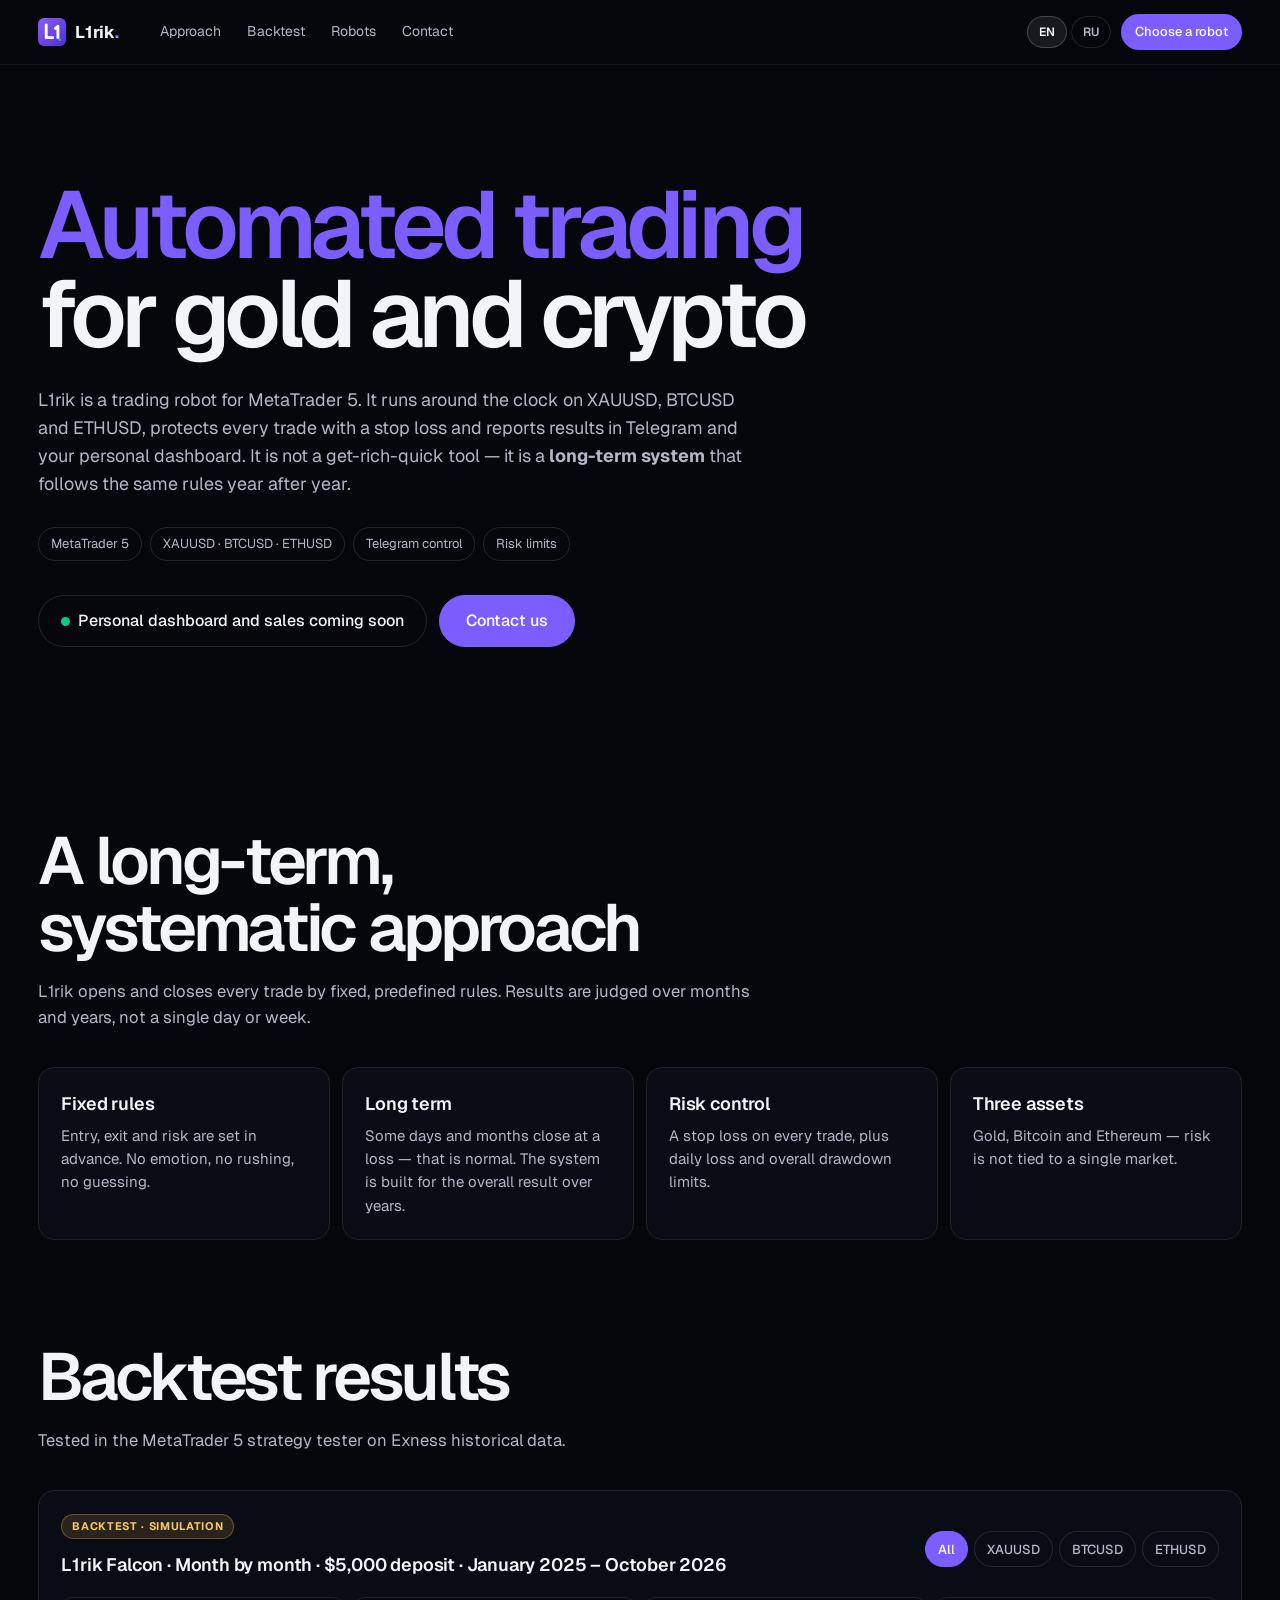
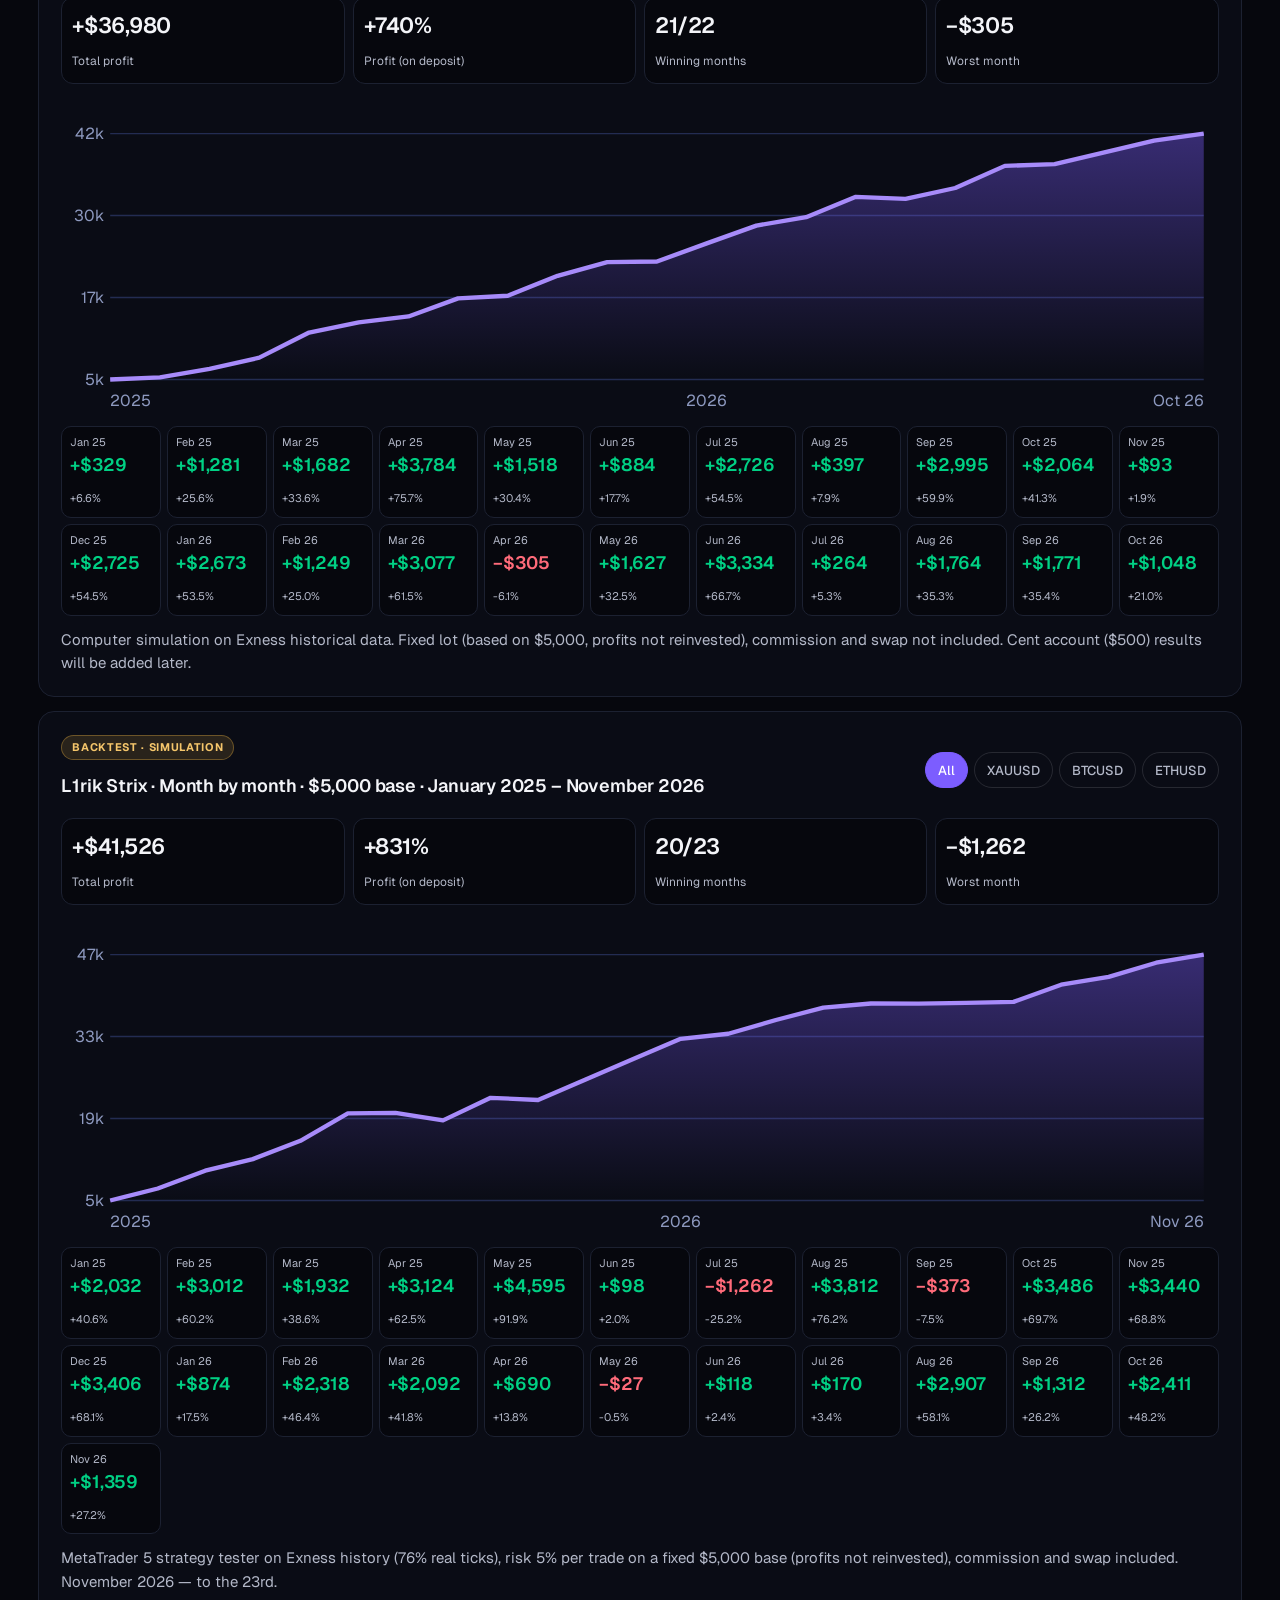
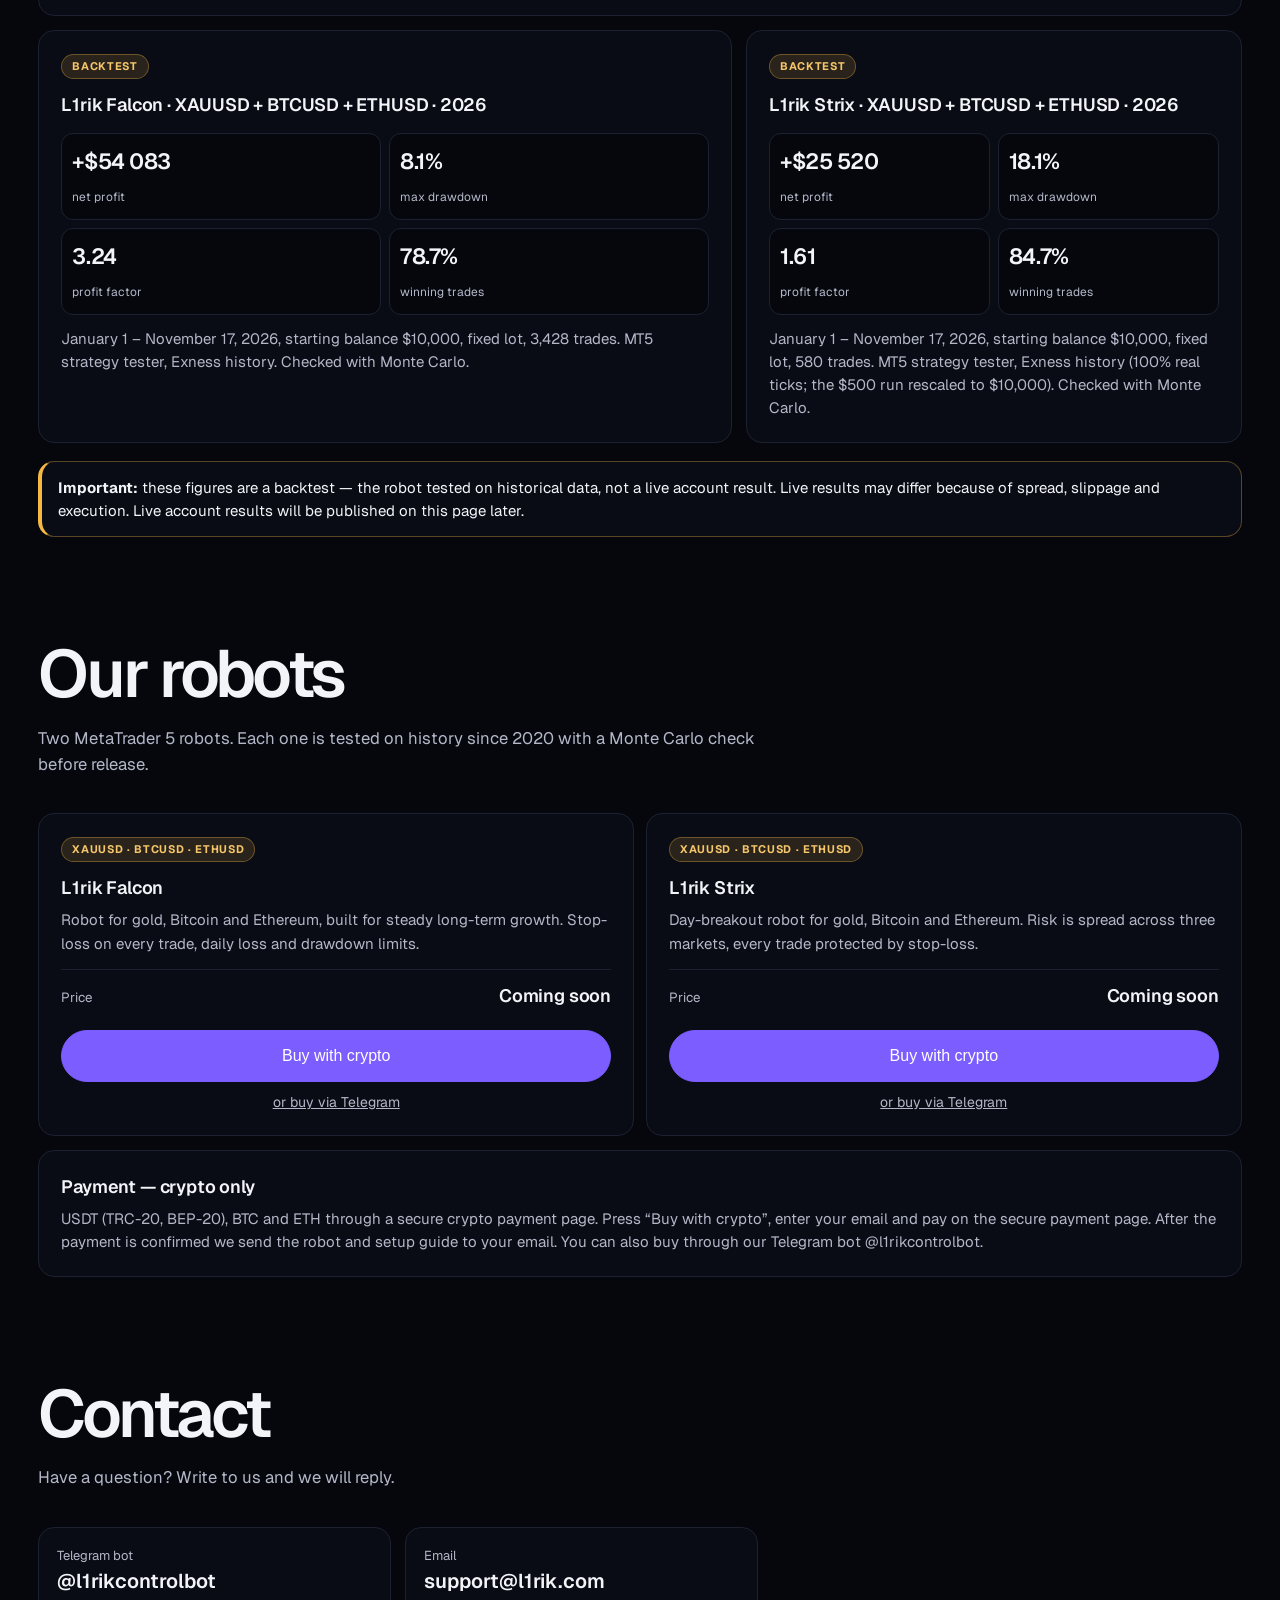
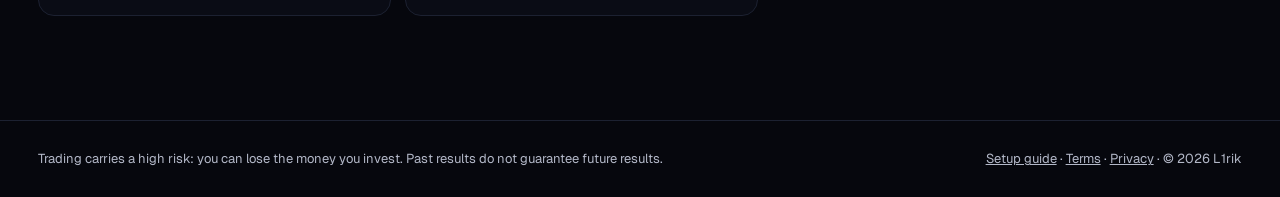
==== index.html @ aa7154e0 "Checkout: required terms/privacy/risk checkbox, send accept:true (worker v29 requires it) Co-Authore" ====
<!DOCTYPE html>
<html lang="en">
<head>
<meta charset="utf-8">
<meta name="viewport" content="width=device-width,initial-scale=1">
<title>L1rik</title>
<meta name="description" content="L1rik — Automated trading robots for MetaTrader 5: gold and crypto.">
<meta name="theme-color" content="#070b1a">
<link rel="icon" href="/logo.svg" type="image/svg+xml">
<link rel="icon" href="/icon-192.png" sizes="192x192" type="image/png">
<link rel="apple-touch-icon" href="/apple-touch-icon.png">
<link rel="manifest" href="/manifest.webmanifest">
<meta name="apple-mobile-web-app-title" content="L1rik">
<link rel="preconnect" href="https://fonts.googleapis.com"><link rel="preconnect" href="https://fonts.gstatic.com" crossorigin><link href="https://fonts.googleapis.com/css2?family=Geist:wght@400;500;600;700&display=swap" rel="stylesheet">
<style>
/* VOICE: calm, confident, small. IDEA: a trading terminal at night. COLOUR: deep navy, violet accent, green/red ticks. TYPE: system sans. */
:root{--bg:#070b1a;--card:#0e1530;--line:#232c52;--ink:#eef2ff;--mut:#8e9ac0;--acc:#7c5cff;--acc2:#a78bfa;--grn:#26d086}
*{box-sizing:border-box;margin:0}
body{background:radial-gradient(1200px 600px at 80% -10%,#2a1f6b55,transparent),var(--bg);color:var(--ink);
 font:16px/1.6 -apple-system,BlinkMacSystemFont,"Segoe UI",Roboto,Arial,sans-serif;min-height:100vh;display:flex;flex-direction:column}
.wrap{width:min(1100px,100%);margin:0 auto;padding:22px max(4vw,16px)}
header{display:flex;align-items:center;justify-content:space-between;gap:12px}
.logo{display:flex;align-items:center;gap:10px;font-weight:800;font-size:24px;letter-spacing:.2px;color:var(--ink);text-decoration:none}.logo span{color:var(--acc2)}.logo svg{width:36px;height:36px;flex:none}
#splash{position:fixed;inset:0;z-index:99;display:flex;flex-direction:column;align-items:center;justify-content:center;gap:16px;
 background:radial-gradient(600px 400px at 50% 40%,#2a1f6b88,transparent),var(--bg);animation:sOut .45s ease 1.25s forwards}
#splash svg{width:min(28vw,120px);height:auto;filter:drop-shadow(0 18px 50px #7c5cff66);animation:sIn .7s cubic-bezier(.2,.8,.2,1.2) both}
#splash b{font-size:clamp(26px,6vw,36px);letter-spacing:.5px;opacity:0;animation:sTx .5s ease .35s forwards}#splash b span{color:var(--acc2)}
@keyframes sIn{from{transform:scale(.6) rotate(-8deg);opacity:0}to{transform:none;opacity:1}}
@keyframes sTx{from{opacity:0;transform:translateY(8px)}to{opacity:1;transform:none}}
@keyframes sOut{to{opacity:0;visibility:hidden}}
@media (prefers-reduced-motion:reduce){#splash{animation:sOut .2s ease .4s forwards}#splash svg,#splash b{animation:none;opacity:1}}
.lang{display:flex;gap:6px}.lang button{background:transparent;border:1px solid var(--line);color:var(--mut);border-radius:9px;
 padding:7px 11px;font:600 13px inherit;cursor:pointer;min-width:44px;min-height:36px}.lang button.on{background:var(--acc);border-color:var(--acc);color:#fff}
main{flex:1;display:grid;grid-template-columns:minmax(0,1.1fr) minmax(0,1fr);gap:40px;align-items:center;padding-block:clamp(30px,7vw,90px)}
h1{font-size:clamp(34px,5vw,54px);line-height:1.05;text-wrap:balance}h1 em{font-style:normal;color:var(--acc2)}
.lead{color:var(--mut);font-size:18px;margin:18px 0 26px;max-width:34em}
.pills{display:flex;flex-wrap:wrap;gap:8px}.pill{border:1px solid var(--line);background:#0e153099;border-radius:999px;padding:7px 14px;font-size:14px}
.soon{display:inline-flex;align-items:center;gap:8px;margin-top:28px;background:linear-gradient(90deg,#5b3fe0,#8b5cf6);
 border-radius:12px;padding:12px 18px;font-weight:700}.soon i{width:9px;height:9px;border-radius:50%;background:var(--grn);box-shadow:0 0 0 0 #26d08680;animation:p 2s infinite}
@keyframes p{70%{box-shadow:0 0 0 10px #26d08600}100%{box-shadow:0 0 0 0 #26d08600}}
@media (prefers-reduced-motion:reduce){.soon i{animation:none}}
.panel{background:var(--card);border:1px solid var(--line);border-radius:18px;padding:18px;box-shadow:0 30px 80px #0008}
.panel .t{display:flex;justify-content:space-between;color:var(--mut);font-size:13px;margin-bottom:10px}
svg{width:100%;height:auto;display:block}
.rows{display:grid;grid-template-columns:repeat(3,minmax(0,1fr));gap:8px;margin-top:12px}
.rows div{background:#0a1029;border:1px solid var(--line);border-radius:12px;padding:10px}.rows b{display:block;font-size:15px}.rows small{color:var(--mut);font-size:12px}
footer{border-top:1px solid var(--line);color:var(--mut);font-size:13px}
footer .wrap{display:flex;flex-wrap:wrap;justify-content:space-between;gap:8px}
.btns{display:flex;flex-wrap:wrap;gap:10px;margin-top:28px;align-items:center}.btns .soon{margin-top:0}
.cta{display:inline-flex;align-items:center;gap:8px;border:1px solid var(--acc2);color:var(--ink);text-decoration:none;border-radius:12px;padding:11px 18px;font-weight:700}
.cta:hover{background:#7c5cff22}
.sec{padding-block:clamp(36px,6vw,70px);border-top:1px solid var(--line)}
.sec h2{font-size:clamp(26px,3.4vw,36px);line-height:1.15;margin-bottom:10px;text-wrap:balance}
.sec .sub{color:var(--mut);max-width:44em;margin-bottom:26px}
.cards{display:grid;grid-template-columns:repeat(4,minmax(0,1fr));gap:14px}
.card{background:var(--card);border:1px solid var(--line);border-radius:16px;padding:18px}
.card b{display:block;font-size:17px;margin-bottom:6px}.card p{color:var(--mut);font-size:15px}
.bt{display:grid;grid-template-columns:minmax(0,1.4fr) minmax(0,1fr);gap:14px}
.tag{display:inline-block;background:#f5b94222;color:#f5c66b;border:1px solid #f5b94255;border-radius:8px;padding:3px 10px;font-size:13px;font-weight:700;margin-bottom:12px}
.bars{display:flex;align-items:flex-end;gap:10px;height:190px;margin:8px 0 6px;border-bottom:1px solid var(--line)}
.bars div{flex:1;display:flex;flex-direction:column;justify-content:flex-end;align-items:center;height:100%}
.bars i{display:block;width:100%;max-width:46px;background:linear-gradient(180deg,var(--acc2),var(--acc));border-radius:6px 6px 0 0}
.bars em{font-style:normal;font-size:12px;color:var(--ink);margin-bottom:4px;white-space:nowrap}
.yrs{display:flex;gap:10px}.yrs span{flex:1;text-align:center;font-size:12px;color:var(--mut)}
.stats{display:grid;grid-template-columns:repeat(2,minmax(0,1fr));gap:8px;margin-top:14px}
.stats div{background:#0a1029;border:1px solid var(--line);border-radius:12px;padding:10px}.stats b{display:block;font-size:18px}.stats small{color:var(--mut);font-size:12px}
.note{color:var(--mut);font-size:13px;margin-top:12px}
.warn{margin-top:18px;background:#0e1530;border:1px solid #f5b94255;border-left:4px solid #f5b942;border-radius:12px;padding:14px 16px;font-size:15px}
.contact{display:grid;grid-template-columns:repeat(2,minmax(0,1fr));gap:14px;max-width:720px}
.contact a{display:block;background:var(--card);border:1px solid var(--line);border-radius:16px;padding:18px;color:var(--ink);text-decoration:none}
.contact a:hover{border-color:var(--acc2)}.contact small{display:block;color:var(--mut);font-size:13px}.contact b{font-size:18px}
.mo{margin-bottom:14px}.mo .hd{display:flex;flex-wrap:wrap;justify-content:space-between;align-items:center;gap:10px;margin-bottom:6px}
.tabs{display:flex;flex-wrap:wrap;gap:6px}.tabs button{background:transparent;border:1px solid var(--line);color:var(--mut);border-radius:9px;padding:7px 12px;font:600 13px inherit;cursor:pointer;min-height:36px}
.tabs button.on{background:var(--acc);border-color:var(--acc);color:#fff}
.mstats{display:grid;grid-template-columns:repeat(4,minmax(0,1fr));gap:8px;margin:12px 0}
.mstats div{background:#0a1029;border:1px solid var(--line);border-radius:12px;padding:10px}.mstats b{display:block;font-size:18px}.mstats small{color:var(--mut);font-size:12px}
.mgrid{display:grid;grid-template-columns:repeat(auto-fill,minmax(92px,1fr));gap:6px;margin-top:12px}
.mgrid div{border-radius:10px;padding:7px 8px;border:1px solid var(--line);background:#0a1029}.mgrid small{display:block;color:var(--mut);font-size:11px}
.mgrid b{font-size:14px}.mgrid .p b{color:var(--grn)}.mgrid .n b{color:#ff6b7a}.mgrid i{font-style:normal;font-size:11px;color:var(--mut)}
@media(max-width:600px){.mstats{grid-template-columns:repeat(2,minmax(0,1fr))}}
@media(max-width:900px){.cards{grid-template-columns:repeat(2,minmax(0,1fr))}.bt{grid-template-columns:1fr}}
@media(max-width:760px){main{grid-template-columns:1fr;gap:28px}.lead{font-size:17px}.contact{grid-template-columns:1fr}}
@media(max-width:480px){.cards{grid-template-columns:1fr}.bars{gap:5px}.bars em{font-size:10px}}
.prod{grid-template-columns:repeat(2,minmax(0,1fr))}.pn{display:block;font-size:20px;margin-bottom:6px}.pr{display:flex;justify-content:space-between;align-items:baseline;margin:14px 0;padding-top:12px;border-top:1px solid var(--line)}.pr small{color:var(--mut)}.buy{width:100%;justify-content:center;background:var(--acc);border-color:var(--acc);color:#fff}.pay{margin-top:14px}@media(max-width:700px){.prod{grid-template-columns:1fr}}
.tgl{display:block;text-align:center;margin-top:10px;color:var(--mut);font-size:14px}dialog#buyd{margin:auto;background:var(--card);color:var(--ink);border:1px solid var(--line);border-radius:16px;padding:22px;width:min(420px,92vw)}dialog#buyd::backdrop{background:#000a}#buyf{position:relative;display:grid;gap:12px}#buyf label{display:grid;gap:5px}#buyf small{color:var(--mut)}#buyf input{background:var(--bg);border:1px solid var(--line);color:var(--ink);border-radius:10px;padding:11px;font:inherit}#buyf .x{position:absolute;top:-10px;right:-8px;background:none;border:0;color:var(--mut);font-size:26px;cursor:pointer}#buyf .buy{background:var(--acc);border-color:var(--acc);color:#fff;justify-content:center;font:700 15px inherit;cursor:pointer}.err{color:#ff7a7a;min-height:1em;margin:0}.paid{position:fixed;left:50%;bottom:20px;transform:translateX(-50%);background:var(--grn);color:#062;padding:14px 18px;border-radius:12px;font-weight:600;max-width:92vw;z-index:9}
.fl a{color:var(--mut)}.note a{color:var(--acc2)}

/* v2 skin: big tight headings, pill buttons, sticky blurred header, flat dark cards */
:root{--bg:#06070d;--card:#0a0c15;--line:#1c2131;--ink:#f3f4f8;--mut:#b3b8c8;--mut2:#7d8399;--acc:#7c5dff;--acc2:#a48bff;--grn:#00d084}
body{background:radial-gradient(900px 520px at 70% -8%,#7c5dff26,transparent 70%),var(--bg);font-family:Geist,-apple-system,BlinkMacSystemFont,"Segoe UI",Roboto,Arial,sans-serif;font-size:16px;line-height:1.55;-webkit-font-smoothing:antialiased}
.wrap{width:min(1320px,100%);padding:0 clamp(16px,3vw,40px)}
.topbar{position:sticky;top:0;z-index:20;background:#06070dcc;backdrop-filter:blur(14px);-webkit-backdrop-filter:blur(14px);border-bottom:1px solid #f3f4f80f}
header{height:64px;gap:24px}
.logo{font-size:17px;font-weight:600;letter-spacing:-.02em;gap:9px}.logo svg{width:28px;height:28px}
.nav{display:flex;gap:26px;margin-right:auto;margin-left:18px}.nav a{color:var(--mut);text-decoration:none;font-size:14px}.nav a:hover{color:var(--ink)}
.hdr{display:flex;align-items:center;gap:10px}
.lang{gap:4px}.lang button{border-radius:999px;border-color:#f3f4f81f;min-width:40px;min-height:32px;padding:0 10px;font:600 12px Geist,sans-serif;color:var(--mut)}
.lang button.on{background:#f3f4f814;border-color:#f3f4f833;color:var(--ink)}
.hcta{display:inline-flex;align-items:center;height:36px;padding:0 14px;border-radius:999px;background:var(--acc);color:#fff;text-decoration:none;font-size:13px;font-weight:500}
main{display:block;padding-block:clamp(48px,9vw,120px) clamp(40px,6vw,80px)}
main>.panel{display:none}
h1{font-size:clamp(44px,7.4vw,104px);font-weight:600;line-height:.94;letter-spacing:-.055em;max-width:13ch}
h1 em{color:var(--acc)}
.lead{font-size:clamp(16px,1.4vw,19px);color:var(--mut);max-width:40em;margin:28px 0 30px;line-height:1.55}
.pills{gap:8px}.pill{border-color:#f3f4f81f;background:transparent;color:var(--mut);font-size:13px;padding:6px 12px}
.btns{gap:12px;margin-top:34px}
.cta,.soon,.buy{height:52px;padding:0 26px;border-radius:999px;font-size:16px;font-weight:500;display:inline-flex;align-items:center;gap:8px;text-decoration:none}
.btns .cta{background:var(--acc);border:1px solid var(--acc);color:#fff}.btns .cta:hover{background:#6b4cf0}
.soon{background:transparent;border:1px solid #f3f4f81f;color:var(--ink);font-weight:500;height:auto;min-height:52px;padding:10px 22px}
.sec{border-top:0;padding-block:clamp(64px,9vw,104px) 0}
.sec h2{font-size:clamp(32px,5.2vw,72px);font-weight:600;line-height:1;letter-spacing:-.05em;margin-bottom:18px;max-width:18ch}
.sec .sub{font-size:clamp(16px,1.3vw,18px);color:var(--mut);margin-bottom:36px}
.card,.panel,.contact a{background:var(--card);border:1px solid var(--line);border-radius:16px;box-shadow:none}
.card{padding:22px}.card b{font-size:18px;font-weight:600;letter-spacing:-.01em}.card p{color:var(--mut)}
.cards{gap:12px}
.stats div,.mstats div,.mgrid div,.rows div{background:#06070d;border-color:var(--line)}
.stats b,.mstats b{font-size:22px;font-weight:600;letter-spacing:-.02em}
.tag{border-radius:999px;padding:3px 10px;font-size:11px;letter-spacing:.06em}
.tabs button{border-radius:999px;border-color:#f3f4f81f;font:500 13px Geist,sans-serif}
.tabs button.on{background:var(--acc);border-color:var(--acc)}
.warn{background:var(--card);border-radius:16px}
.contact b{font-size:20px;font-weight:600}
footer{margin-top:clamp(64px,9vw,104px);border-top:1px solid var(--line)}footer .wrap{padding-block:28px}
@media(max-width:900px){.nav{display:none}}
@media(max-width:480px){.hcta{display:none}h1{letter-spacing:-.045em}}
</style>
</head>
<body>
<div id="splash" aria-hidden="true"><svg viewBox="0 0 512 512" aria-hidden="true"><defs><linearGradient id="lg2" x1="0" y1="0" x2="1" y2="1"><stop offset="0" stop-color="#8b5cf6"/><stop offset="1" stop-color="#4f2fd6"/></linearGradient></defs><rect width="512" height="512" rx="110" fill="url(#lg2)"/><path d="M150 128v232h120M318 190l46-40v210" fill="none" stroke="#fff" stroke-width="52" stroke-linecap="round" stroke-linejoin="round"/><circle cx="396" cy="396" r="22" fill="#26d086"/></svg><b>L1rik<span>.</span></b></div>
<div class="topbar"><div class="wrap"><header>
 <a class="logo" href="/" aria-label="L1rik"><svg viewBox="0 0 512 512" aria-hidden="true"><defs><linearGradient id="lg" x1="0" y1="0" x2="1" y2="1"><stop offset="0" stop-color="#8b5cf6"/><stop offset="1" stop-color="#4f2fd6"/></linearGradient></defs><rect width="512" height="512" rx="110" fill="url(#lg)"/><path d="M150 128v232h120M318 190l46-40v210" fill="none" stroke="#fff" stroke-width="52" stroke-linecap="round" stroke-linejoin="round"/><circle cx="396" cy="396" r="22" fill="#26d086"/></svg><b>L1rik<span>.</span></b></a>
 <nav class="nav" aria-label="Main"><a href="#h-sys" data-k="nv1">Approach</a><a href="#h-bt" data-k="nv2">Backtest</a><a href="#robots" data-k="nv3">Robots</a><a href="#aloqa" data-k="nv4">Contact</a></nav>
 <div class="hdr"><div class="lang" role="group" aria-label="Language"><button data-l="en" class="on">EN</button><button data-l="ru">RU</button></div><a class="hcta" href="#robots" data-k="nv5">Choose a robot</a></div>
</header></div></div>
<div class="wrap" style="flex:1;display:flex"><main>
 <section>
  <h1 data-k="h1"><em>Automated trading</em> for gold and crypto</h1>
  <p class="lead" data-k="lead">L1rik is a trading robot for MetaTrader 5. It runs around the clock on XAUUSD, BTCUSD and ETHUSD, protects every trade with a stop loss and reports results in Telegram and your personal dashboard. It is not a get-rich-quick tool — it is a <b>long-term system</b> that follows the same rules year after year.</p>
  <div class="pills"><span class="pill" data-k="p1">MetaTrader 5</span><span class="pill" data-k="p2">XAUUSD · BTCUSD · ETHUSD</span><span class="pill" data-k="p3">Telegram control</span><span class="pill" data-k="p4">Risk limits</span></div>
  <div class="btns"><div class="soon"><i></i><span data-k="soon">Personal dashboard and sales coming soon</span></div><a class="cta" href="#aloqa" data-k="ctab">Contact us</a></div>
 </section>
 <section class="panel" aria-label="Sample chart">
  <div class="t"><span data-k="chart">Decorative chart — not real results</span></div>
  <svg viewBox="0 0 400 180" role="img" aria-hidden="true">
   <defs><linearGradient id="g" x1="0" y1="0" x2="0" y2="1"><stop offset="0" stop-color="#7c5cff" stop-opacity=".45"/><stop offset="1" stop-color="#7c5cff" stop-opacity="0"/></linearGradient></defs>
   <g stroke="#232c52" stroke-width="1"><line x1="0" y1="45" x2="400" y2="45"/><line x1="0" y1="90" x2="400" y2="90"/><line x1="0" y1="135" x2="400" y2="135"/></g>
   <path d="M0 160 L30 152 L60 150 L90 138 L120 141 L150 126 L180 120 L210 108 L240 112 L270 92 L300 80 L330 66 L360 50 L400 30 L400 180 L0 180Z" fill="url(#g)"/>
   <path d="M0 160 L30 152 L60 150 L90 138 L120 141 L150 126 L180 120 L210 108 L240 112 L270 92 L300 80 L330 66 L360 50 L400 30" fill="none" stroke="#a78bfa" stroke-width="3" stroke-linejoin="round"/>
  </svg>
  <div class="rows"><div><b>24/7</b><small data-k="r1">automated</small></div><div><b>SL</b><small data-k="r2">on every trade</small></div><div><b>2FA</b><small data-k="r3">protection</small></div></div>
 </section>
</main></div>
<div class="wrap"><section class="sec" aria-labelledby="h-sys">
 <h2 id="h-sys" data-k="s1h">A long-term, systematic approach</h2>
 <p class="sub" data-k="s1p">L1rik opens and closes every trade by fixed, predefined rules. Results are judged over months and years, not a single day or week.</p>
 <div class="cards">
  <div class="card"><b data-k="c1h">Fixed rules</b><p data-k="c1p">Entry, exit and risk are set in advance. No emotion, no rushing, no guessing.</p></div>
  <div class="card"><b data-k="c2h">Long term</b><p data-k="c2p">Some days and months close at a loss — that is normal. The system is built for the overall result over years.</p></div>
  <div class="card"><b data-k="c3h">Risk control</b><p data-k="c3p">A stop loss on every trade, plus daily loss and overall drawdown limits.</p></div>
  <div class="card"><b data-k="c4h">Three assets</b><p data-k="c4p">Gold, Bitcoin and Ethereum — risk is not tied to a single market.</p></div>
 </div>
</section>
<section class="sec" aria-labelledby="h-bt">
 <h2 id="h-bt" data-k="s2h">Backtest results</h2>
 <p class="sub" data-k="s2p">Tested in the MetaTrader 5 strategy tester on Exness historical data.</p>
 <div class="card mo" data-mo="falcon"><div class="hd"><div><span class="tag" data-k="mtag">BACKTEST · SIMULATION</span>
   <b data-k="mh">L1rik Falcon · Month by month · $5,000 deposit · January 2025 – October 2026</b></div>
   <div class="tabs" role="group" aria-label="Asset"><button data-s="ALL" class="on" data-k="tall">All</button><button data-s="XAU">XAUUSD</button><button data-s="BTC">BTCUSD</button><button data-s="ETH">ETHUSD</button></div></div>
  <div class="mstats"></div>
  <svg viewBox="0 0 800 220" role="img" aria-label="Balance chart"></svg>
  <div class="mgrid"></div>
  <p class="note" data-k="mnote">Computer simulation on Exness historical data. Fixed lot (based on $5,000, profits not reinvested), commission and swap not included. Cent account ($500) results will be added later.</p>
 </div>
 <div class="card mo" data-mo="strix"><div class="hd"><div><span class="tag" data-k="mtag">BACKTEST · SIMULATION</span>
   <b data-k="smh">L1rik Strix · Month by month · $5,000 base · January 2025 – November 2026</b></div>
   <div class="tabs" role="group" aria-label="Asset"><button data-s="ALL" class="on" data-k="tall">All</button><button data-s="XAU">XAUUSD</button><button data-s="BTC">BTCUSD</button><button data-s="ETH">ETHUSD</button></div></div>
  <div class="mstats"></div>
  <svg viewBox="0 0 800 220" role="img" aria-label="Balance chart"></svg>
  <div class="mgrid"></div>
  <p class="note" data-k="smnote">MetaTrader 5 strategy tester on Exness history (76% real ticks), risk 5% per trade on a fixed $5,000 base (profits not reinvested), commission and swap included. November 2026 — to the 23rd.</p>
 </div>
 <div class="bt">
  <div class="card"><span class="tag">BACKTEST</span>
   <b data-k="b2h">L1rik Falcon · XAUUSD + BTCUSD + ETHUSD · 2026</b>
   <div class="stats"><div><b>+$54 083</b><small data-k="st5">net profit</small></div><div><b>8.1%</b><small data-k="st2">max drawdown</small></div><div><b>3.24</b><small data-k="st3">profit factor</small></div><div><b>78.7%</b><small data-k="st6">winning trades</small></div></div>
   <p class="note" data-k="n2">January 1 – November 17, 2026, starting balance $10,000, fixed lot, 3,428 trades. MT5 strategy tester, Exness history. Checked with Monte Carlo.</p>
  </div>
  <div class="card"><span class="tag">BACKTEST</span>
   <b data-k="b3h">L1rik Strix · XAUUSD + BTCUSD + ETHUSD · 2026</b>
   <div class="stats"><div><b>+$25 520</b><small data-k="st5">net profit</small></div><div><b>18.1%</b><small data-k="st2">max drawdown</small></div><div><b>1.61</b><small data-k="st3">profit factor</small></div><div><b>84.7%</b><small data-k="st6">winning trades</small></div></div>
   <p class="note" data-k="n3">January 1 – November 17, 2026, starting balance $10,000, fixed lot, 580 trades. MT5 strategy tester, Exness history (100% real ticks; the $500 run rescaled to $10,000). Checked with Monte Carlo.</p>
  </div>

 </div>
 <div class="warn" data-k="warn"><b>Important:</b> these figures are a backtest — the robot tested on historical data, not a live account result. Live results may differ because of spread, slippage and execution. Live account results will be published on this page later.</div>
</section>
<section class="sec" id="robots" aria-labelledby="h-pr">
 <h2 id="h-pr" data-k="prh">Our robots</h2>
 <p class="sub" data-k="prp">Two MetaTrader 5 robots. Each one is tested on history since 2020 with a Monte Carlo check before release.</p>
 <div class="cards prod">
  <div class="card"><span class="tag">XAUUSD · BTCUSD · ETHUSD</span><b class="pn">L1rik Falcon</b><p data-k="g1p">Robot for gold, Bitcoin and Ethereum, built for steady long-term growth. Stop-loss on every trade, daily loss and drawdown limits.</p>
   <div class="pr"><small data-k="prl">Price</small><b data-p="falcon"><span data-k="prs">Coming soon</span></b></div>
   <button class="cta buy" data-buy="falcon" data-k="buy">Buy with crypto</button><a class="tgl" href="https://t.me/l1rikcontrolbot?start=buy_falcon" target="_blank" rel="noopener" data-k="tgb">or buy via Telegram</a></div>
  <div class="card"><span class="tag">XAUUSD · BTCUSD · ETHUSD</span><b class="pn">L1rik Strix</b><p data-k="s1p">Day-breakout robot for gold, Bitcoin and Ethereum. Risk is spread across three markets, every trade protected by stop-loss.</p>
   <div class="pr"><small data-k="prl">Price</small><b data-p="strix"><span data-k="prs">Coming soon</span></b></div>
   <button class="cta buy" data-buy="strix" data-k="buy">Buy with crypto</button><a class="tgl" href="https://t.me/l1rikcontrolbot?start=buy_strix" target="_blank" rel="noopener" data-k="tgb">or buy via Telegram</a></div>
 </div>
 <div class="card pay" id="pay"><b data-k="payh">Payment — crypto only</b><p data-k="payp">USDT (TRC-20, BEP-20), BTC and ETH through a secure crypto payment page. Press “Buy with crypto”, enter your email and pay on the secure payment page. After the payment is confirmed we send the robot and setup guide to your email. You can also buy through our Telegram bot @l1rikcontrolbot.</p></div>
</section>
<section class="sec" id="aloqa" aria-labelledby="h-c">
 <h2 id="h-c" data-k="s3h">Contact</h2>
 <p class="sub" data-k="s3p">Have a question? Write to us and we will reply.</p>
 <div class="contact">
  <a href="https://t.me/l1rikcontrolbot" target="_blank" rel="noopener"><small>Telegram bot</small><b>@l1rikcontrolbot</b></a>
  <a href="mailto:support@l1rik.com"><small>Email</small><b>support@l1rik.com</b></a>
 </div>
</section></div>
<dialog id="buyd" aria-labelledby="bd-t"><form method="dialog" id="buyf">
 <b id="bd-t" class="pn"></b><div class="pr"><small data-k="prl">Price</small><b id="bd-p"></b></div>
 <label><small data-k="fem">Email — the robot will be sent here</small><input type="email" name="email" required maxlength="120" autocomplete="email"></label>
 <label><small data-k="ftg">Telegram username (optional)</small><input type="text" name="tg" maxlength="33" placeholder="@username"></label>
 <label class="acc note" style="display:flex;gap:10px;align-items:flex-start;margin:4px 0 8px;cursor:pointer"><input type="checkbox" name="acc" required style="width:20px;height:20px;margin-top:2px;flex:none"><small data-k="facc">I have read and accept the <a href="/terms.html" target="_blank">Terms of sale</a> and <a href="/privacy.html" target="_blank">Privacy policy</a>, and I understand that trading carries a high risk of loss.</small></label>
 <p class="err" id="bd-e" role="alert"></p>
 <button class="cta buy" type="submit" id="bd-go" data-k="fgo">Go to payment</button>
 <p class="note" data-k="fnt">Payment in USDT, BTC or ETH through NOWPayments. We never see your wallet keys.</p>
 <p class="note" data-k="fag">By continuing you accept the <a href="/terms.html" target="_blank">Terms of sale</a>. Digital product: no refund after delivery.</p>
 <button class="x" type="button" value="cancel" aria-label="Close" onclick="this.closest('dialog').close()">×</button>
</form></dialog>
<div class="paid" id="paidb" hidden><span data-k="paid">Thank you! As soon as the payment is confirmed, we will send the robot and setup guide to your email.</span></div>
<footer><div class="wrap"><span data-k="risk">Trading carries a high risk: you can lose the money you invest. Past results do not guarantee future results.</span><span class="fl"><a href="/guide.html" data-k="lg">Setup guide</a> · <a href="/terms.html" data-k="lt">Terms</a> · <a href="/privacy.html" data-k="lp">Privacy</a> · © 2026 L1rik</span></div></footer>
<script>
{const T={
ru:{nv1:'Подход',nv2:'Бэктест',nv3:'Роботы',nv4:'Контакты',nv5:'Выбрать робота',n3:'1 января – 17 ноября 2026, начальный баланс $10 000, фиксированный лот, 580 сделок. Тестер стратегий MT5, история Exness (100% реальных тиков; тест на $500 пересчитан на $10 000). Проверено методом Монте-Карло.',b3h:'L1rik Strix · XAUUSD + BTCUSD + ETHUSD · 2026',"b3h": "L1rik Strix · XAUUSD + BTCUSD + ETHUSD · 2025–2026", "n3": "1 января 2025 – 23 ноября 2026, 1 259 сделок, фиксированная база $5 000, риск 5% на сделку. Наибольшая просадка $2 120 (14,1% от пика). Только 2026 год на 100% реальных тиков с базой $500: +$1 326 (+265%), макс. просадка 14,2%. Monte Carlo: в 95% случайных порядков сделок просадка была ниже 14,7%.","lg": "Инструкция", "lt": "Условия", "lp": "Конфиденциальность", "facc": "Я прочитал(а) и принимаю <a href=\"/terms.html\" target=\"_blank\">Условия продажи</a> и <a href=\"/privacy.html\" target=\"_blank\">Политику конфиденциальности</a> и понимаю, что торговля связана с высоким риском потерь.", "fag": "Продолжая, вы принимаете <a href=\"/terms.html\" target=\"_blank\">Условия продажи</a>. Цифровой товар: после доставки возврата нет.","tgb": "или купить через Telegram", "fem": "Email — сюда будет отправлен робот", "ftg": "Telegram username (необязательно)", "fgo": "Перейти к оплате", "fnt": "Оплата в USDT, BTC или ETH через NOWPayments. Мы никогда не видим ключи вашего кошелька.", "paid": "Спасибо! Как только оплата подтвердится, мы отправим робота и инструкцию на ваш email.","prh": "Наши роботы", "prp": "Два робота для MetaTrader 5. Каждый перед выпуском проходит тест на истории с 2020 года и проверку Монте-Карло.", "g1p": "Робот для золота, Bitcoin и Ethereum, рассчитанный на стабильный долгосрочный рост. Стоп-лосс в каждой сделке, дневной лимит убытка и лимит просадки.", "s1p": "Робот на пробой дневного диапазона для золота, Bitcoin и Ethereum. Риск распределён на три рынка, каждая сделка защищена стоп-лоссом.", "prl": "Цена", "prs": "Скоро", "buy": "Купить за криптовалюту", "payh": "Оплата — только криптовалютой", "payp": "USDT (TRC-20, BEP-20), BTC и ETH через защищённую страницу криптооплаты. Нажмите «Купить за криптовалюту», укажите email и оплатите на защищённой странице. После подтверждения оплаты мы отправим робота и инструкцию на ваш email. Также можно купить через наш Telegram-бот @l1rikcontrolbot.",smh:'L1rik Strix · Результат по месяцам · база $5 000 · январь 2025 – ноябрь 2026',smnote:'Тестер стратегий MetaTrader 5 на истории Exness (76% реальных тиков), риск 5% на сделку от фиксированной базы $5 000 (прибыль не реинвестируется), комиссия и своп учтены. Ноябрь 2026 — по 23-е число.',mtag:'БЭКТЕСТ · СИМУЛЯЦИЯ',mh:'L1rik Falcon · Результат по месяцам · депозит $5 000 · январь 2025 – октябрь 2026',tall:'Все',mnote:'Компьютерная симуляция на исторических данных Exness. Фиксированный лот (от $5 000, прибыль не реинвестируется), комиссия и своп не учтены. Результаты для цент-счёта ($500) будут добавлены позже.',s1h:'Долгосрочный и системный подход',s1p:'L1rik открывает и закрывает каждую сделку по заранее заданным правилам. Результат оценивается не за день или неделю, а за месяцы и годы.',c1h:'Строгие правила',c1p:'Вход, выход и риск заданы заранее. Без эмоций, спешки и догадок.',c2h:'Долгий срок',c2p:'Некоторые дни и месяцы закрываются в минус — это нормально. Система построена на общий результат за годы.',c3h:'Контроль риска',c3p:'Стоп-лосс в каждой сделке, дневной лимит убытка и лимит общей просадки.',c4h:'Три актива',c4p:'Золото, Bitcoin и Ethereum — риск не привязан к одному рынку.',s2h:'Результаты бэктеста',s2p:'Тест в тестере стратегий MetaTrader 5 на исторических данных брокера Exness.',b1h:'L1rik Falcon · XAUUSD · 2020–2026 · прибыль по годам',st1:'всего за 6,9 года',st2:'макс. просадка',st3:'профит-фактор',st4:'сделок',st5:'чистая прибыль',st6:'прибыльных сделок',n1:'Начальный баланс $10 000, фиксированный лот (прибыль не реинвестируется). *2026 — с 1 января по ноябрь.',b2h:'L1rik Falcon · XAUUSD + BTCUSD + ETHUSD · 2026',n2:'1 января – 17 ноября 2026, начальный баланс $10 000, фиксированный лот, 3 428 сделок. Тестер стратегий MT5, история Exness. Проверено методом Монте-Карло.',warn:'<b>Важно:</b> эти цифры — бэктест, проверка робота на исторических данных, а не результат реального счёта. На реальном рынке из-за спреда, проскальзывания и исполнения результат может отличаться. Результаты реального счёта будут опубликованы на этой странице позже.',s3h:'Контакты',s3p:'Есть вопросы — напишите, мы ответим.',ctab:'Связаться',h1:'Автоматическая торговля <em>золотом и криптовалютой</em>',lead:'L1rik — торговый робот для MetaTrader 5. Работает круглосуточно на XAUUSD, BTCUSD и ETHUSD, защищает каждую сделку стоп-лоссом и показывает результаты в Telegram и личном кабинете. Это не способ быстро разбогатеть, а <b>долгосрочная система</b>, которая годами работает по одним и тем же правилам.',p3:'Контроль в Telegram',p4:'Лимиты риска',soon:'Личный кабинет и продажи скоро',chart:'Декоративный график — не реальный результат',r1:'автоматически',r2:'в каждой сделке',r3:'защита',risk:'Торговля связана с высоким риском: вы можете потерять вложенные средства. Прошлые результаты не гарантируют будущих.'},
en:{nv1:'Approach',nv2:'Backtest',nv3:'Robots',nv4:'Contact',nv5:'Choose a robot',smh:'L1rik Strix · Month by month · $5,000 base · January 2025 – November 2026',smnote:'MetaTrader 5 strategy tester on Exness history (76% real ticks), risk 5% per trade on a fixed $5,000 base (profits not reinvested), commission and swap included. November 2026 — to the 23rd.',b3h:'L1rik Strix · XAUUSD + BTCUSD + ETHUSD · 2026',n3:'January 1 – November 17, 2026, starting balance $10,000, fixed lot, 580 trades. MT5 strategy tester, Exness history (100% real ticks; the $500 run rescaled to $10,000). Checked with Monte Carlo.',mtag:'BACKTEST · SIMULATION',mh:'L1rik Falcon · Month by month · $5,000 deposit · January 2025 – October 2026',tall:'All',mnote:'Computer simulation on Exness historical data. Fixed lot (based on $5,000, profits not reinvested), commission and swap not included. Cent account ($500) results will be added later.',s1h:'A long-term, systematic approach',s1p:'L1rik opens and closes every trade by fixed, predefined rules. Results are judged over months and years, not a single day or week.',c1h:'Fixed rules',c1p:'Entry, exit and risk are set in advance. No emotion, no rushing, no guessing.',c2h:'Long term',c2p:'Some days and months close at a loss — that is normal. The system is built for the overall result over years.',c3h:'Risk control',c3p:'A stop loss on every trade, plus daily loss and overall drawdown limits.',c4h:'Three assets',c4p:'Gold, Bitcoin and Ethereum — risk is not tied to a single market.',s2h:'Backtest results',s2p:'Tested in the MetaTrader 5 strategy tester on Exness historical data.',b1h:'L1rik Falcon · XAUUSD · 2020–2026 · profit by year',st1:'total over 6.9 years',st2:'max drawdown',st3:'profit factor',st4:'trades',st5:'net profit',st6:'winning trades',n1:'Starting balance $10,000, fixed lot (profits not reinvested). *2026 — January 1 to November.',b2h:'L1rik Falcon · XAUUSD + BTCUSD + ETHUSD · 2026',n2:'January 1 – November 17, 2026, starting balance $10,000, fixed lot, 3,428 trades. MT5 strategy tester, Exness history. Checked with Monte Carlo.',warn:'<b>Important:</b> these figures are a backtest — the robot tested on historical data, not a live account result. Live results may differ because of spread, slippage and execution. Live account results will be published on this page later.',s3h:'Contact',s3p:'Have a question? Write to us and we will reply.',ctab:'Contact us',h1:'<em>Automated trading</em> for gold and crypto',lead:'L1rik is a trading robot for MetaTrader 5. It runs around the clock on XAUUSD, BTCUSD and ETHUSD, protects every trade with a stop loss and reports results in Telegram and your personal dashboard. It is not a get-rich-quick tool — it is a <b>long-term system</b> that follows the same rules year after year.',p3:'Telegram control',p4:'Risk limits',soon:'Personal dashboard and sales coming soon',chart:'Decorative chart — not real results',r1:'automated',r2:'on every trade',r3:'protection',risk:'Trading carries a high risk: you can lose the money you invest. Past results do not guarantee future results.'}};
const U={};document.querySelectorAll('[data-k]').forEach(e=>U[e.dataset.k]=e.innerHTML);T.en=U;
const set=l=>{const d=T[l];document.querySelectorAll('[data-k]').forEach(e=>{if(d[e.dataset.k])e.innerHTML=d[e.dataset.k];else e.innerHTML=U[e.dataset.k]});
 document.documentElement.lang=l;document.querySelectorAll('.lang button').forEach(b=>b.classList.toggle('on',b.dataset.l==l));try{localStorage.setItem('l1lang',l)}catch(e){};window.l1mo&&l1mo()};
document.querySelectorAll('.lang button').forEach(b=>b.onclick=()=>set(b.dataset.l));
let s='en';try{s=localStorage.getItem('l1lang')||(navigator.language||'').slice(0,2)}catch(e){} if(T[s]&&s!='en')set(s);}

{const DS={falcon:{"m":["2025-01","2025-02","2025-03","2025-04","2025-05","2025-06","2025-07","2025-08","2025-09","2025-10","2025-11","2025-12","2026-01","2026-02","2026-03","2026-04","2026-05","2026-06","2026-07","2026-08","2026-09","2026-10"],"XAU":[273,-326,951,2298,452,-6,221,25,3120,337,335,2099,1730,362,2144,393,314,1721,-3,-10,380,180],"BTC":[93,337,-120,413,123,-129,694,-257,-588,533,4,-36,257,338,29,-594,-188,217,27,1825,881,145],"ETH":[-37,1270,851,1073,943,1019,1811,629,463,1194,-246,662,686,549,904,-104,1501,1396,240,-51,510,723]},strix:{"m":["2025-01","2025-02","2025-03","2025-04","2025-05","2025-06","2025-07","2025-08","2025-09","2025-10","2025-11","2025-12","2026-01","2026-02","2026-03","2026-04","2026-05","2026-06","2026-07","2026-08","2026-09","2026-10","2026-11"],"XAU":[313,759,581,380,1682,447,-168,-67,-258,-538,682,536,229,643,950,442,248,156,-363,771,-496,282,-11],"BTC":[1264,334,833,1411,2499,-827,-1263,1445,-710,2117,398,23,-251,1646,1093,-534,-83,-82,840,1697,1528,1031,1134],"ETH":[455,1919,518,1333,414,478,169,2434,595,1907,2360,2847,896,29,49,782,-192,44,-307,439,280,1098,236]}},MN={ru:['Янв','Фев','Мар','Апр','Май','Июн','Июл','Авг','Сен','Окт','Ноя','Дек'],en:['Jan','Feb','Mar','Apr','May','Jun','Jul','Aug','Sep','Oct','Nov','Dec']},
L={ru:['Всего прибыль','Прибыль (к депозиту)','Прибыльные месяцы','Худший месяц'],en:['Total profit','Profit (on deposit)','Winning months','Worst month']},BASE=5000,CUR={};
const f=v=>(v<0?'−':'+')+'$'+Math.abs(v).toLocaleString('en-US');
const ser=(D,s)=>s=='ALL'?D.m.map((_,i)=>D.XAU[i]+D.BTC[i]+D.ETH[i]):D[s];
const draw=el=>{const id=el.dataset.mo,D=DS[id],lg=document.documentElement.lang||'en',v=ser(D,CUR[id]||'ALL'),tot=v.reduce((a,b)=>a+b,0),w=v.filter(x=>x>0).length,mn=Math.min(...v),l=L[lg]||L.en,q=c=>el.querySelector(c);
 q('.mstats').innerHTML=`<div><b>${f(tot)}</b><small>${l[0]}</small></div><div><b>+${Math.round(tot/BASE*100)}%</b><small>${l[1]}</small></div><div><b>${w}/${v.length}</b><small>${l[2]}</small></div><div><b>${f(mn)}</b><small>${l[3]}</small></div>`;
 const mm=D.m.map(x=>(MN[lg]||MN.en)[+x.slice(5)-1]+' '+x.slice(2,4));
 q('.mgrid').innerHTML=v.map((x,i)=>`<div class="${x>=0?'p':'n'}"><small>${mm[i]}</small><b>${f(x)}</b> <i>${(x>=0?'+':'')+(x/BASE*100).toFixed(1)}%</i></div>`).join('');
 let b=BASE,pts=[[0,b]];v.forEach((x,i)=>{b+=x;pts.push([i+1,b])});const mx=Math.max(...pts.map(p=>p[1])),mi=Math.min(BASE,...pts.map(p=>p[1])),W=innerWidth<600?420:800,H=220,P=34,svg=q('svg');svg.setAttribute('viewBox',`0 0 ${W} ${H}`);
 const X=i=>P+i*(W-P-10)/v.length,Y=y=>H-24-(y-mi)/(mx-mi||1)*(H-50);const d=pts.map((p,i)=>(i?'L':'M')+X(p[0]).toFixed(1)+' '+Y(p[1]).toFixed(1)).join(' ');
 let g='';for(let k=0;k<=3;k++){const yv=mi+(mx-mi)*k/3;g+=`<line x1="${P}" x2="${W-10}" y1="${Y(yv)}" y2="${Y(yv)}" stroke="#232c52"/><text x="${P-4}" y="${Y(yv)+4}" fill="#8e9ac0" font-size="11" text-anchor="end">${Math.round(yv/1000)}k</text>`}
 [0,12,v.length].forEach(i=>{if(i<=v.length)g+=`<text x="${X(i)}" y="${H-6}" fill="#8e9ac0" font-size="11" text-anchor="${i==0?'start':i==v.length?'end':'middle'}">${i==0?'2025':i==12?'2026':mm[v.length-1]}</text>`});
 svg.innerHTML=`<defs><linearGradient id="mg_${id}" x1="0" y1="0" x2="0" y2="1"><stop offset="0" stop-color="#7c5cff" stop-opacity=".4"/><stop offset="1" stop-color="#7c5cff" stop-opacity="0"/></linearGradient></defs>${g}<path d="${d} L${X(v.length)} ${H-24} L${X(0)} ${H-24}Z" fill="url(#mg_${id})"/><path d="${d}" fill="none" stroke="#a78bfa" stroke-width="3" stroke-linejoin="round"/>`;};
const blocks=[...document.querySelectorAll('[data-mo]')];
window.l1mo=()=>blocks.forEach(draw);
blocks.forEach(el=>el.querySelectorAll('.tabs button').forEach(bt=>bt.onclick=()=>{CUR[el.dataset.mo]=bt.dataset.s;el.querySelectorAll('.tabs button').forEach(x=>x.classList.toggle('on',x==bt));draw(el)}));
l1mo();addEventListener('resize',()=>l1mo());}
</script>
<script>
{const API='https://app.l1rik.com/api/pay/',NM={falcon:'L1rik Falcon',strix:'L1rik Strix'},M={en:{soon:'Coming soon',em:'Please enter a valid email.',tg:'Telegram username: 4–32 letters, digits or _.',gw:'Payment page is not available right now. Please try again later or write to our Telegram bot.',lim:'Too many attempts. Please try again in an hour.',wait:'Opening payment page…',acc:'Please confirm that you accept the Terms of sale and Privacy policy.'},ru:{soon:'Скоро',em:'Введите корректный email.',tg:'Telegram username: 4–32 буквы, цифры или _.',gw:'Страница оплаты сейчас недоступна. Попробуйте позже или напишите нашему Telegram-боту.',lim:'Слишком много попыток. Попробуйте через час.',wait:'Открываем страницу оплаты…',acc:'Подтвердите, что вы принимаете Условия продажи и Политику конфиденциальности.'}};
const lg=()=>document.documentElement.lang=='ru'?'ru':'en';let P={},cur='';
const showP=()=>document.querySelectorAll('[data-p]').forEach(e=>{const v=P[e.dataset.p];if(v)e.textContent='$'+v});
let FAIL=false;fetch(API+'prices').then(r=>r.json()).then(j=>{P=j||{};showP()}).catch(()=>{FAIL=true});
const d=document.getElementById('buyd'),f=document.getElementById('buyf'),er=document.getElementById('bd-e'),go=document.getElementById('bd-go');
document.querySelectorAll('[data-buy]').forEach(b=>b.onclick=()=>{cur=b.dataset.buy;if(FAIL){window.open('https://t.me/l1rikcontrolbot?start=buy_'+cur,'_blank','noopener');return}document.getElementById('bd-t').textContent=NM[cur];const v=P[cur];document.getElementById('bd-p').textContent=v?'$'+v:M[lg()].soon;er.textContent='';go.disabled=!v;go.style.opacity=v?1:.5;d.showModal()});
f.onsubmit=async e=>{e.preventDefault();const m=M[lg()],em=f.email.value.trim(),tg=f.tg.value.trim().replace(/^@/,'');
 if(!f.acc.checked){er.textContent=m.acc;return}if(!/^[^\s@<>]+@[^\s@<>]+\.[a-z]{2,}$/i.test(em)){er.textContent=m.em;return}if(tg&&!/^[A-Za-z0-9_]{4,32}$/.test(tg)){er.textContent=m.tg;return}
 er.textContent=m.wait;go.disabled=true;
 try{const r=await fetch(API+'create',{method:'POST',headers:{'content-type':'application/json'},body:JSON.stringify({robot:cur,email:em,tg,accept:true})}),j=await r.json().catch(()=>({}));
  if(j.url){location.href=j.url;return}er.textContent=r.status==429?m.lim:m.gw}catch(x){er.innerHTML=m.gw+' <a href="https://t.me/l1rikcontrolbot?start=buy_'+cur+'" target="_blank" rel="noopener">@l1rikcontrolbot</a>'}go.disabled=false};
if(/[?&]paid=/.test(location.search)){const b=document.getElementById('paidb');b.hidden=false;b.onclick=()=>b.hidden=true;setTimeout(()=>b.hidden=true,10000);try{history.replaceState(null,'',location.pathname+location.hash)}catch(e){}}}
</script>
</body>
</html>
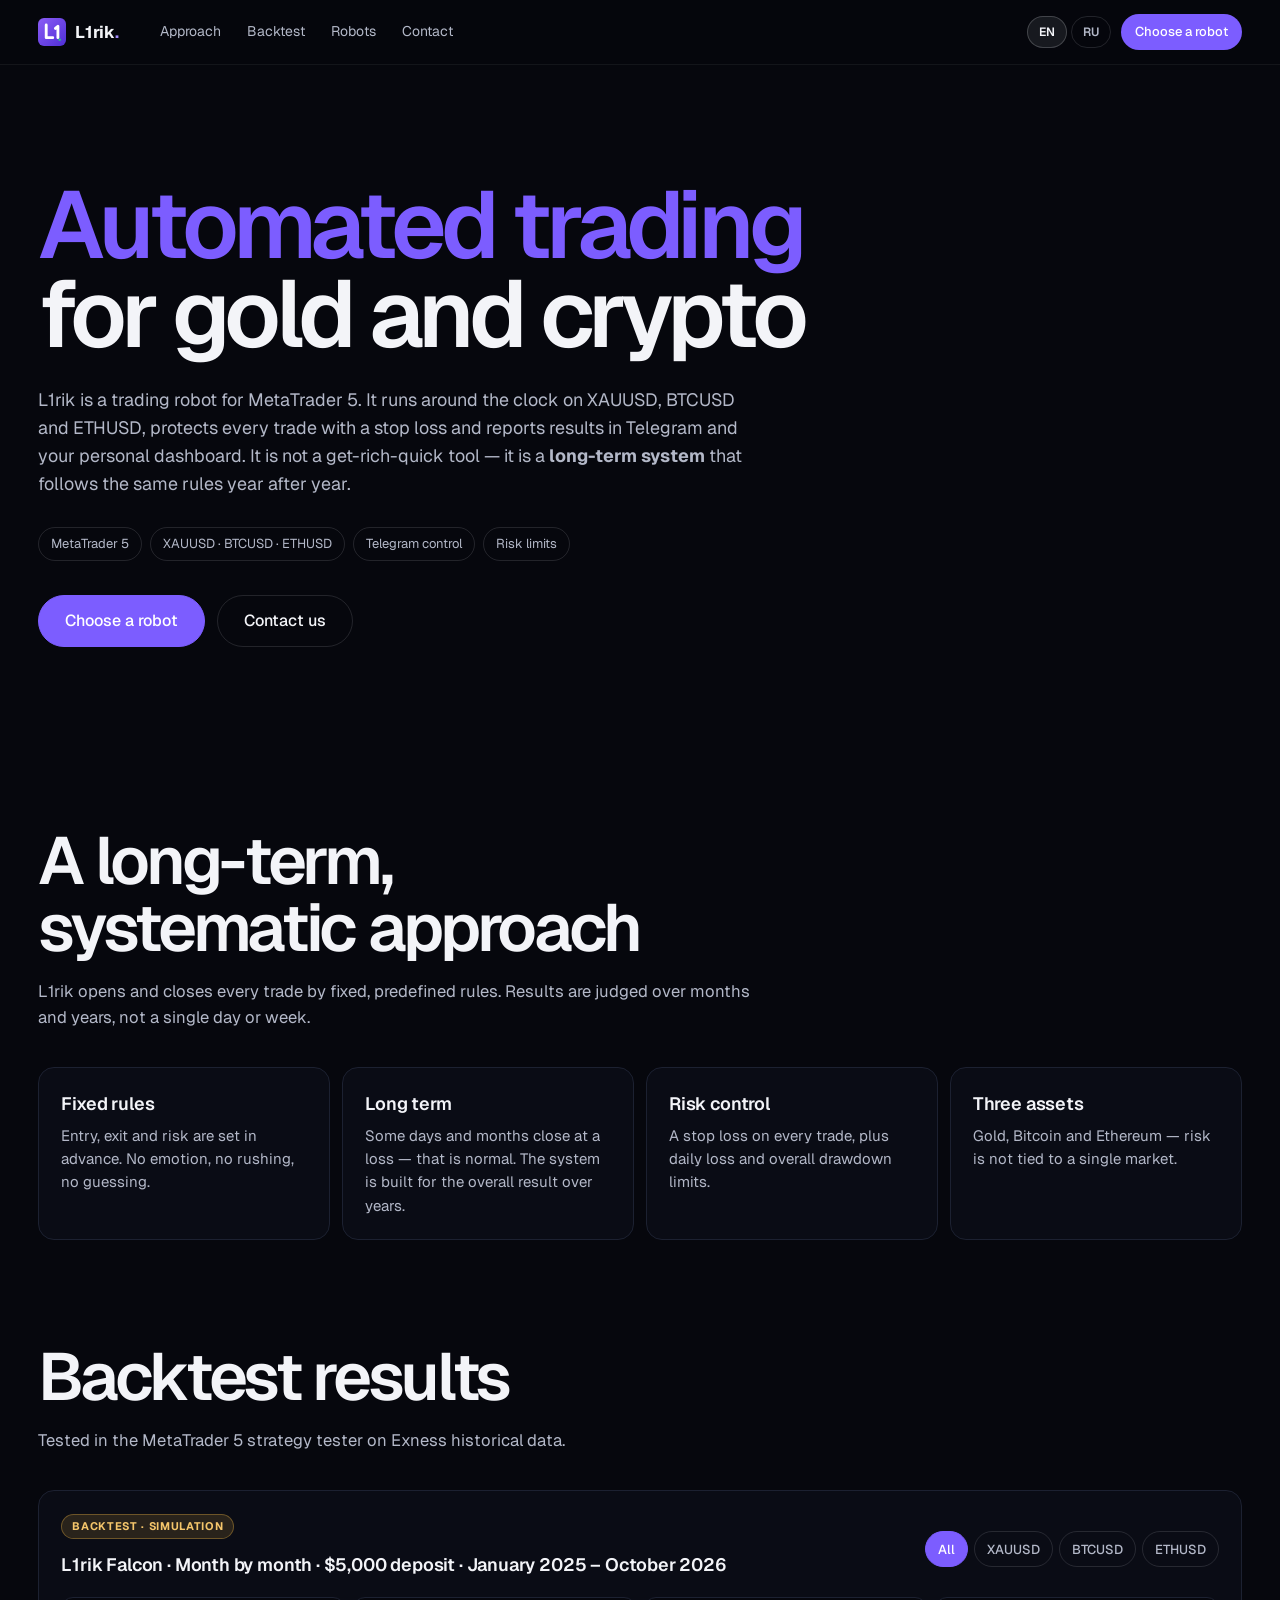
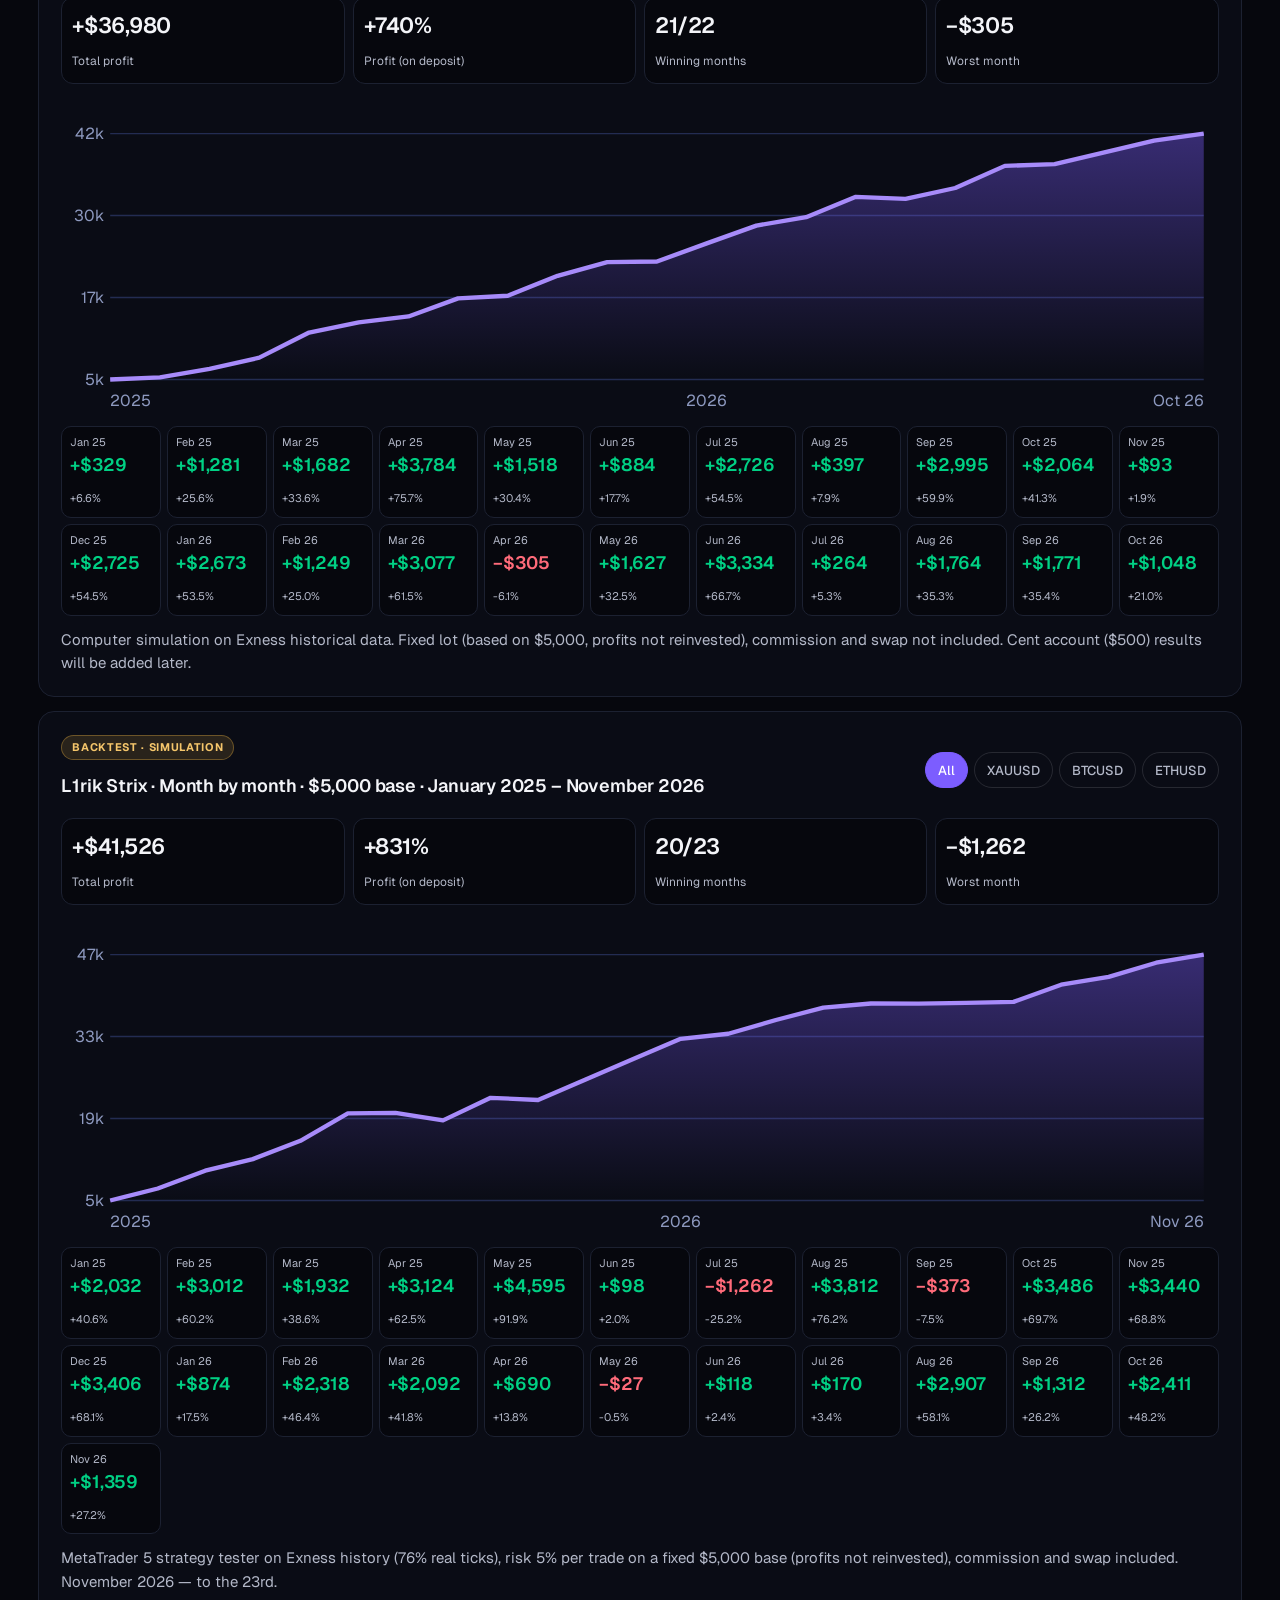
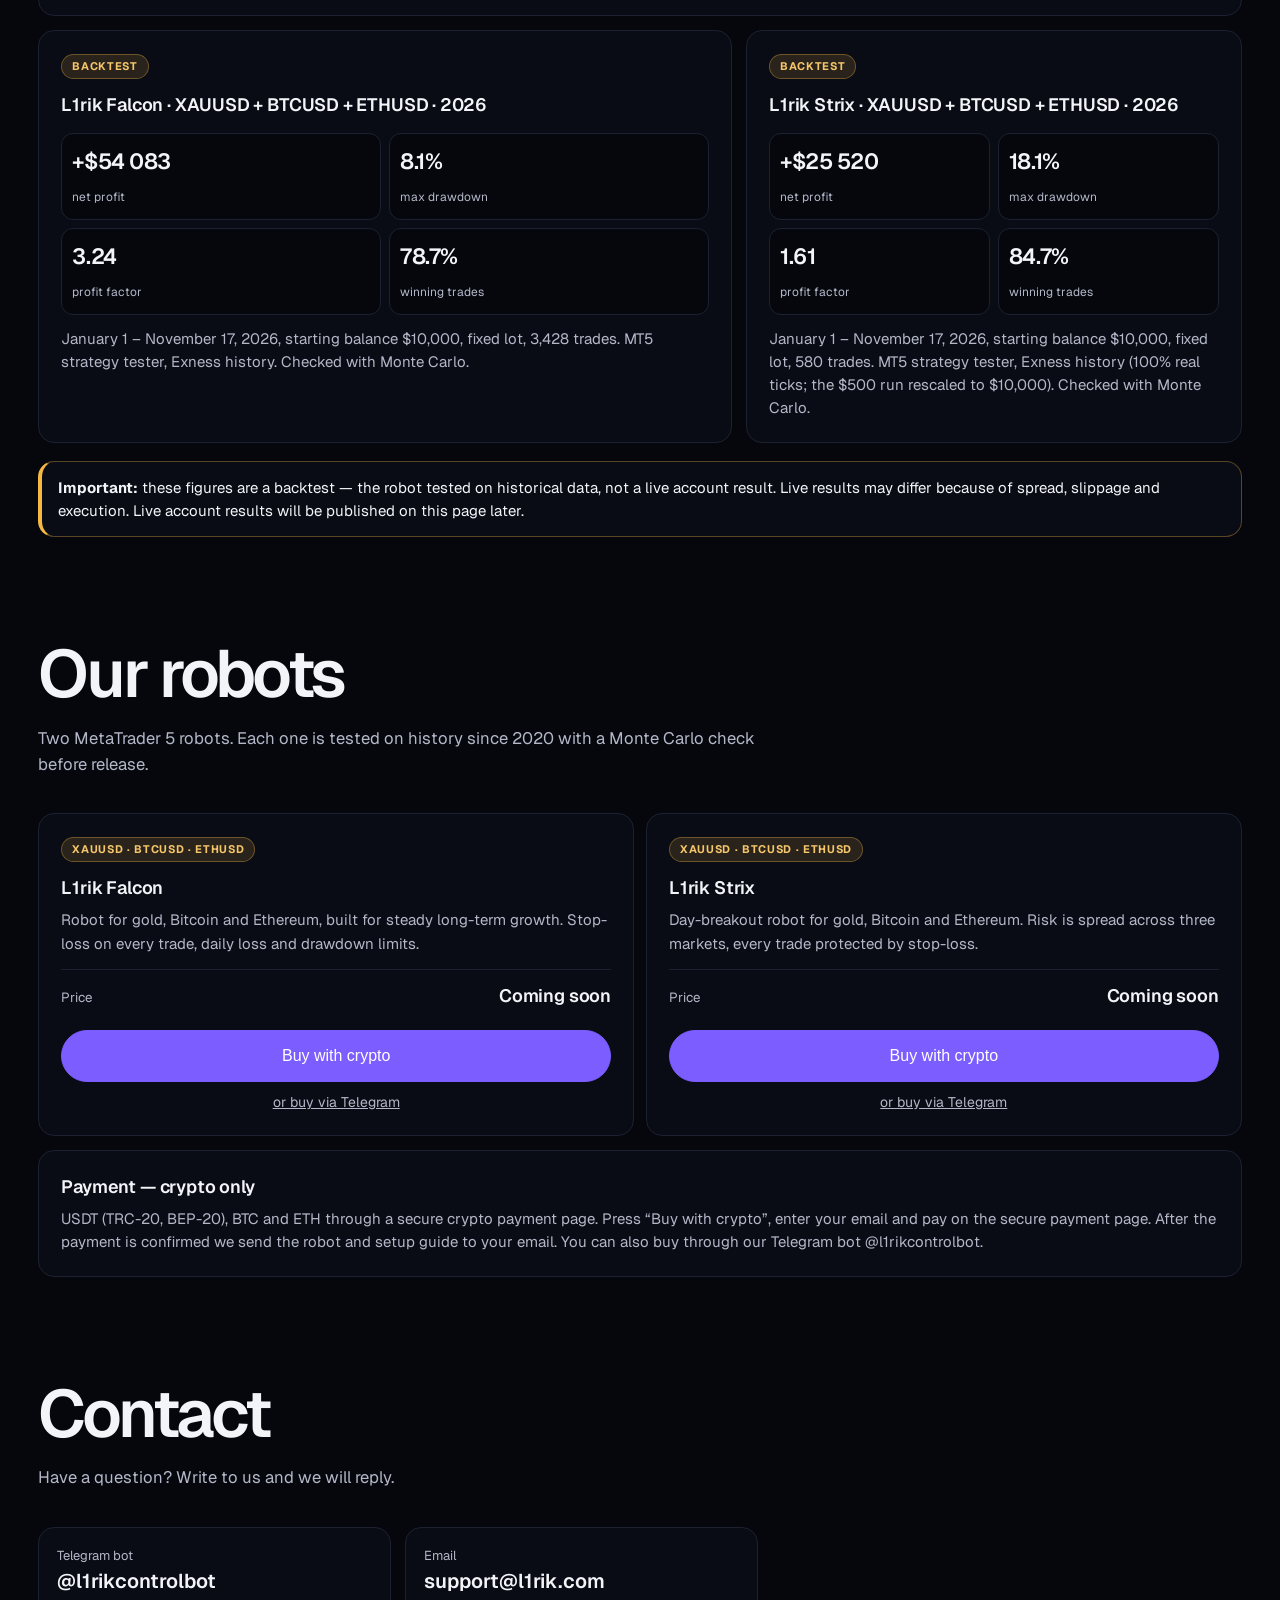
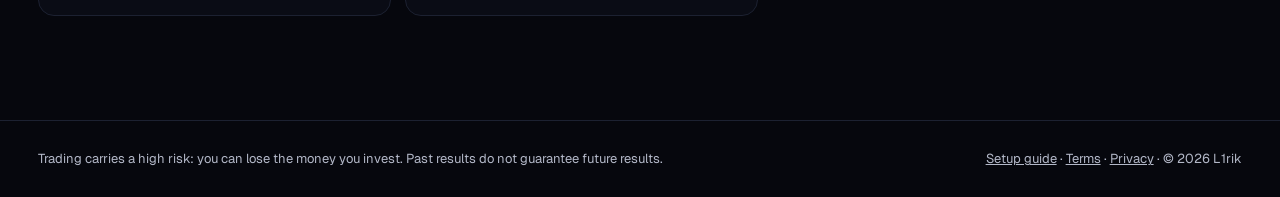
==== commit 64182e24: "Hero: 'Choose a robot' primary button instead of 'sales coming soon', contact as secondary Co-Author" ====
--- a/index.html
+++ b/index.html
@@ -123,6 +123,7 @@
 footer{margin-top:clamp(64px,9vw,104px);border-top:1px solid var(--line)}footer .wrap{padding-block:28px}
 @media(max-width:900px){.nav{display:none}}
 @media(max-width:480px){.hcta{display:none}h1{letter-spacing:-.045em}}
+.btns .cta2{background:transparent;border:1px solid #f3f4f81f;color:var(--ink)}.btns .cta2:hover{background:#f3f4f80d}
 </style>
 </head>
 <body>
@@ -137,7 +138,7 @@
   <h1 data-k="h1"><em>Automated trading</em> for gold and crypto</h1>
   <p class="lead" data-k="lead">L1rik is a trading robot for MetaTrader 5. It runs around the clock on XAUUSD, BTCUSD and ETHUSD, protects every trade with a stop loss and reports results in Telegram and your personal dashboard. It is not a get-rich-quick tool — it is a <b>long-term system</b> that follows the same rules year after year.</p>
   <div class="pills"><span class="pill" data-k="p1">MetaTrader 5</span><span class="pill" data-k="p2">XAUUSD · BTCUSD · ETHUSD</span><span class="pill" data-k="p3">Telegram control</span><span class="pill" data-k="p4">Risk limits</span></div>
-  <div class="btns"><div class="soon"><i></i><span data-k="soon">Personal dashboard and sales coming soon</span></div><a class="cta" href="#aloqa" data-k="ctab">Contact us</a></div>
+  <div class="btns"><a class="cta" href="#robots" data-k="nv5">Choose a robot</a><a class="cta cta2" href="#aloqa" data-k="ctab">Contact us</a></div>
  </section>
  <section class="panel" aria-label="Sample chart">
   <div class="t"><span data-k="chart">Decorative chart — not real results</span></div>
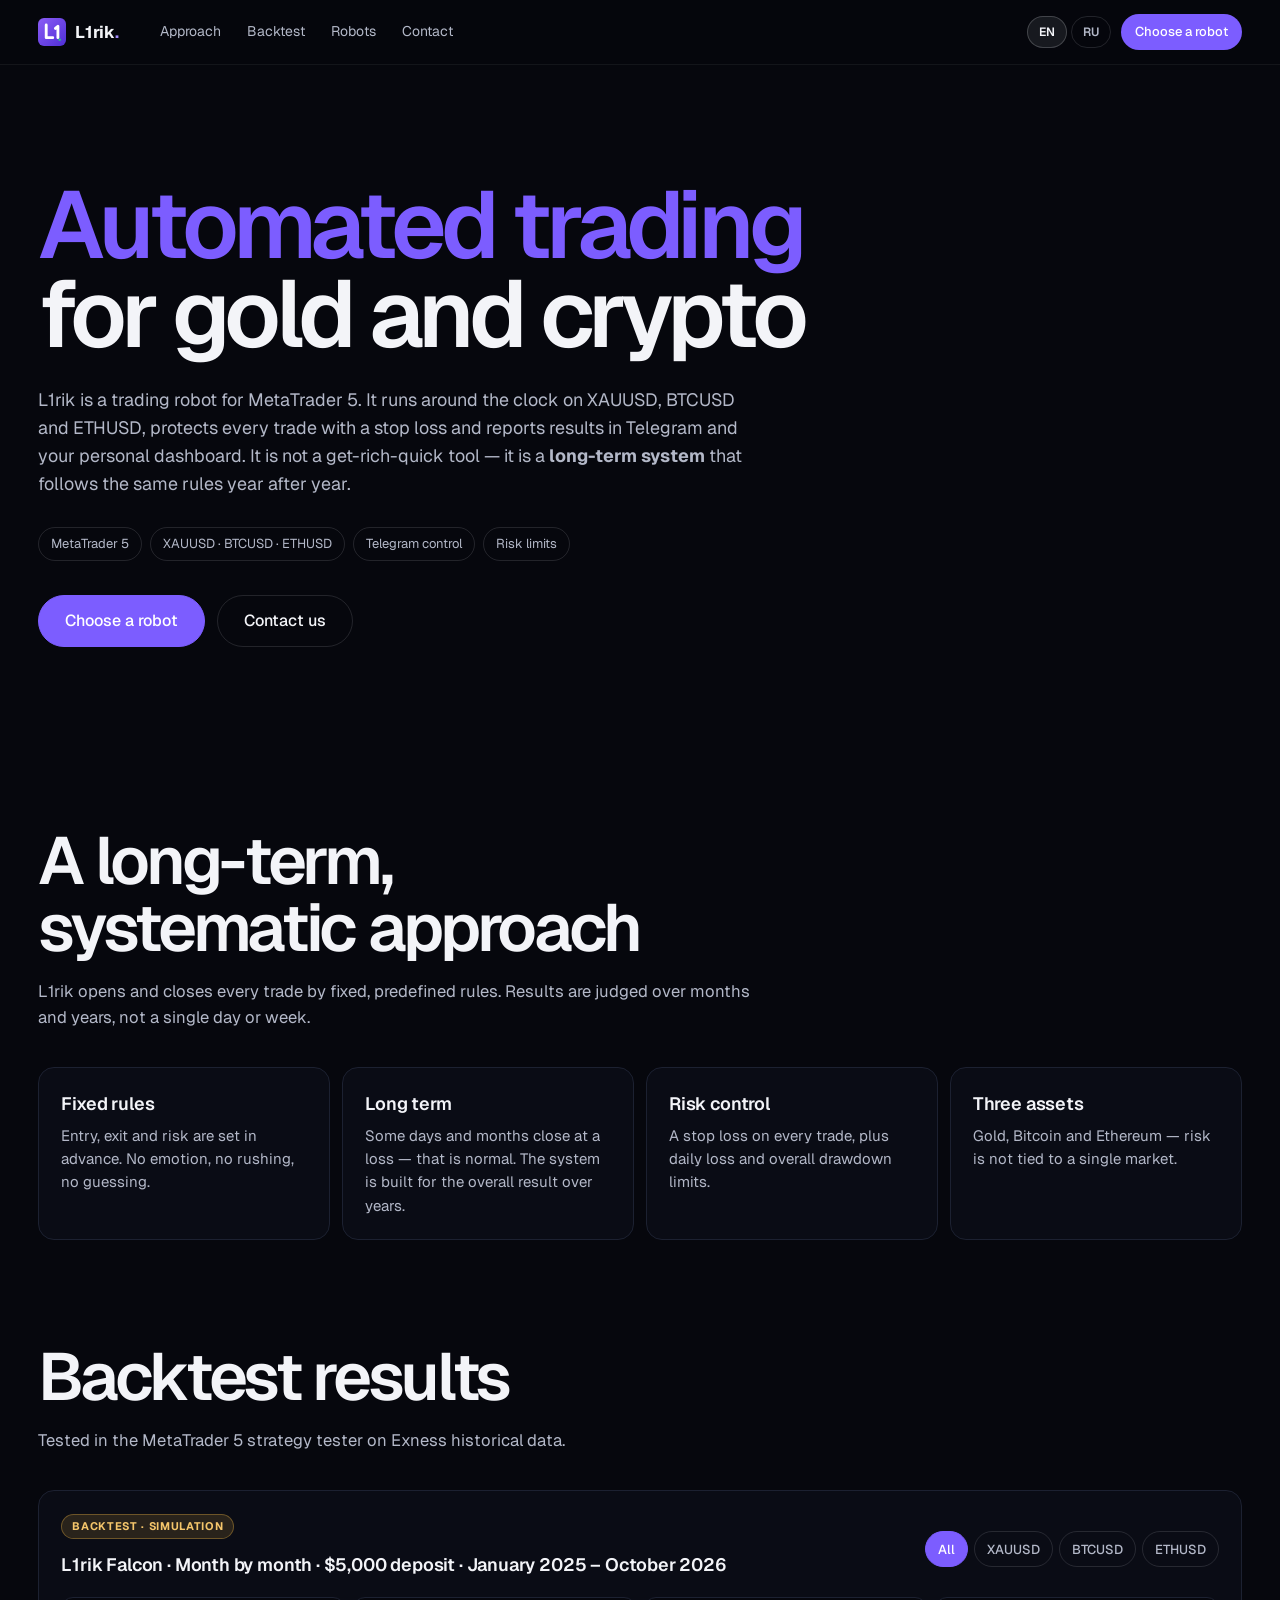
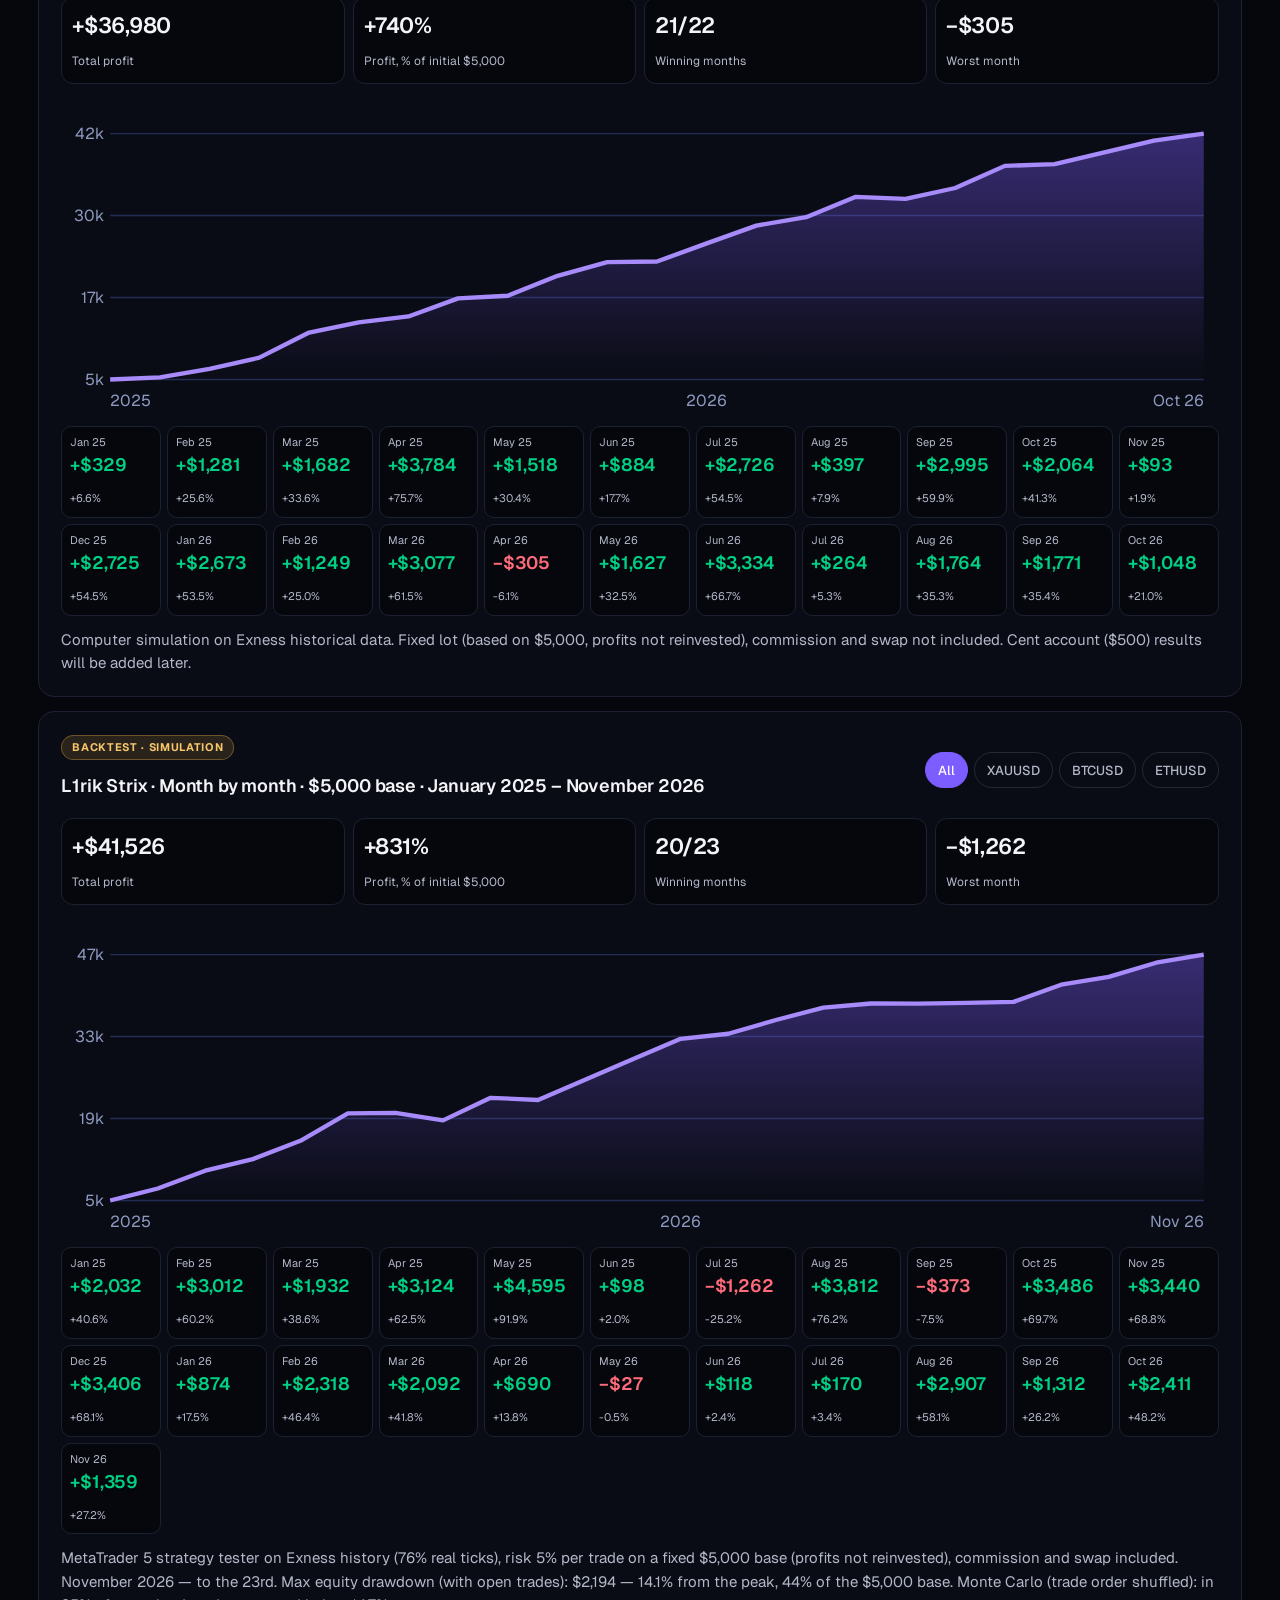
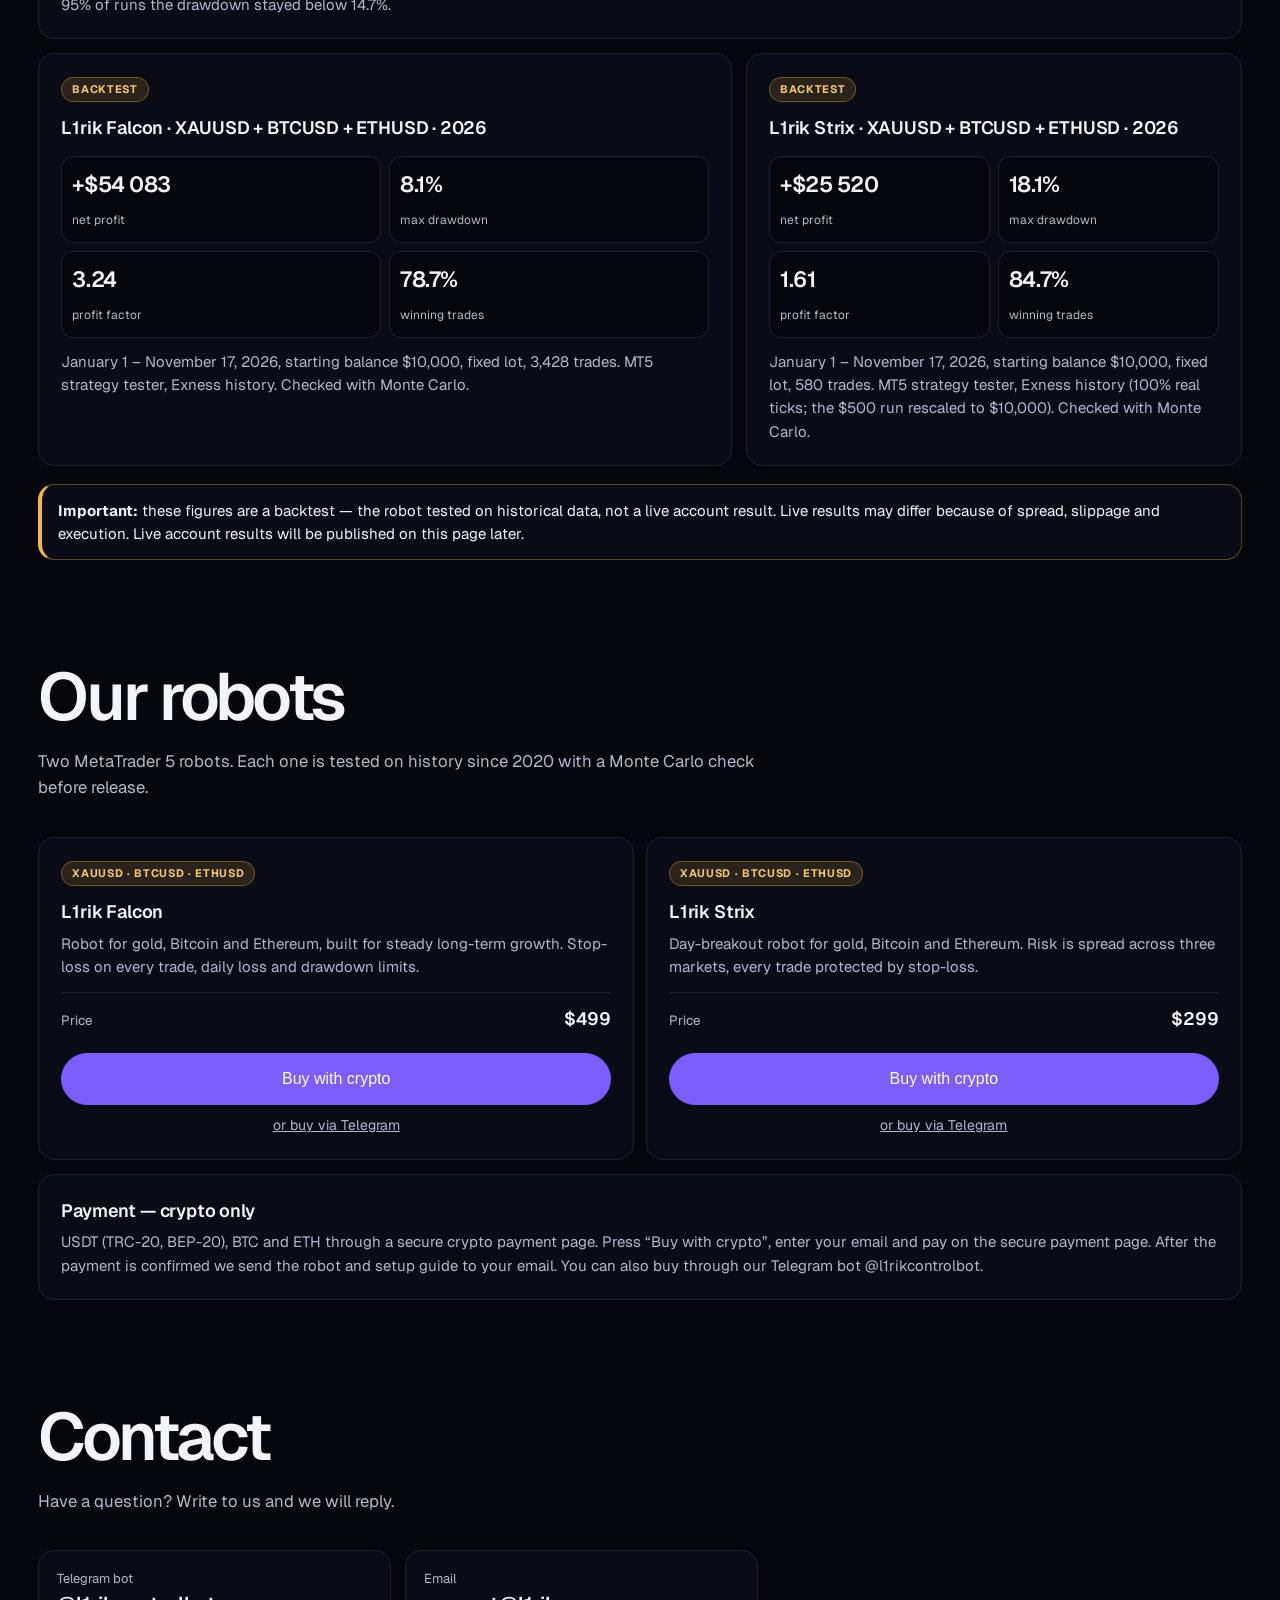
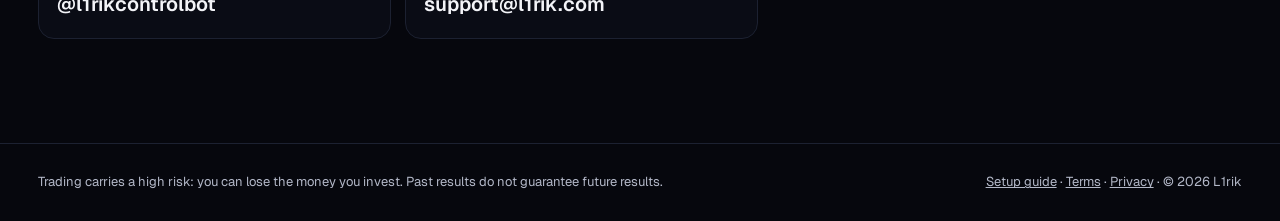
==== commit 8fa904c9: "Site: og tags + title; RU description/aria; fallback prices and clear checkout message when API is u" ====
--- a/index.html
+++ b/index.html
@@ -3,9 +3,16 @@
 <head>
 <meta charset="utf-8">
 <meta name="viewport" content="width=device-width,initial-scale=1">
-<title>L1rik</title>
+<title>L1rik — MT5 Trading Robots for Gold and Crypto</title>
 <meta name="description" content="L1rik — Automated trading robots for MetaTrader 5: gold and crypto.">
 <meta name="theme-color" content="#070b1a">
+<meta property="og:type" content="website">
+<meta property="og:site_name" content="L1rik">
+<meta property="og:url" content="https://l1rik.com/">
+<meta property="og:title" content="L1rik — MT5 Trading Robots for Gold and Crypto">
+<meta property="og:description" content="L1rik Falcon and L1rik Strix: MetaTrader 5 robots for XAUUSD, BTCUSD and ETHUSD. Backtests with Monte Carlo checks. Crypto payment.">
+<meta property="og:image" content="https://l1rik.com/icon-512.png">
+<meta name="twitter:card" content="summary">
 <link rel="icon" href="/logo.svg" type="image/svg+xml">
 <link rel="icon" href="/icon-192.png" sizes="192x192" type="image/png">
 <link rel="apple-touch-icon" href="/apple-touch-icon.png">
@@ -168,7 +175,7 @@
    <b data-k="mh">L1rik Falcon · Month by month · $5,000 deposit · January 2025 – October 2026</b></div>
    <div class="tabs" role="group" aria-label="Asset"><button data-s="ALL" class="on" data-k="tall">All</button><button data-s="XAU">XAUUSD</button><button data-s="BTC">BTCUSD</button><button data-s="ETH">ETHUSD</button></div></div>
   <div class="mstats"></div>
-  <svg viewBox="0 0 800 220" role="img" aria-label="Balance chart"></svg>
+  <svg viewBox="0 0 800 220" role="img" data-aria="falcon" aria-label="L1rik Falcon balance chart"></svg>
   <div class="mgrid"></div>
   <p class="note" data-k="mnote">Computer simulation on Exness historical data. Fixed lot (based on $5,000, profits not reinvested), commission and swap not included. Cent account ($500) results will be added later.</p>
  </div>
@@ -176,9 +183,9 @@
    <b data-k="smh">L1rik Strix · Month by month · $5,000 base · January 2025 – November 2026</b></div>
    <div class="tabs" role="group" aria-label="Asset"><button data-s="ALL" class="on" data-k="tall">All</button><button data-s="XAU">XAUUSD</button><button data-s="BTC">BTCUSD</button><button data-s="ETH">ETHUSD</button></div></div>
   <div class="mstats"></div>
-  <svg viewBox="0 0 800 220" role="img" aria-label="Balance chart"></svg>
+  <svg viewBox="0 0 800 220" role="img" data-aria="strix" aria-label="L1rik Strix balance chart"></svg>
   <div class="mgrid"></div>
-  <p class="note" data-k="smnote">MetaTrader 5 strategy tester on Exness history (76% real ticks), risk 5% per trade on a fixed $5,000 base (profits not reinvested), commission and swap included. November 2026 — to the 23rd.</p>
+  <p class="note" data-k="smnote">MetaTrader 5 strategy tester on Exness history (76% real ticks), risk 5% per trade on a fixed $5,000 base (profits not reinvested), commission and swap included. November 2026 — to the 23rd. Max equity drawdown (with open trades): $2,194 — 14.1% from the peak, 44% of the $5,000 base. Monte Carlo (trade order shuffled): in 95% of runs the drawdown stayed below 14.7%.</p>
  </div>
  <div class="bt">
   <div class="card"><span class="tag">BACKTEST</span>
@@ -224,23 +231,23 @@
  <p class="err" id="bd-e" role="alert"></p>
  <button class="cta buy" type="submit" id="bd-go" data-k="fgo">Go to payment</button>
  <p class="note" data-k="fnt">Payment in USDT, BTC or ETH through NOWPayments. We never see your wallet keys.</p>
- <p class="note" data-k="fag">By continuing you accept the <a href="/terms.html" target="_blank">Terms of sale</a>. Digital product: no refund after delivery.</p>
+ <p class="note" data-k="fag">Digital product: no refund after delivery.</p>
  <button class="x" type="button" value="cancel" aria-label="Close" onclick="this.closest('dialog').close()">×</button>
 </form></dialog>
 <div class="paid" id="paidb" hidden><span data-k="paid">Thank you! As soon as the payment is confirmed, we will send the robot and setup guide to your email.</span></div>
 <footer><div class="wrap"><span data-k="risk">Trading carries a high risk: you can lose the money you invest. Past results do not guarantee future results.</span><span class="fl"><a href="/guide.html" data-k="lg">Setup guide</a> · <a href="/terms.html" data-k="lt">Terms</a> · <a href="/privacy.html" data-k="lp">Privacy</a> · © 2026 L1rik</span></div></footer>
 <script>
 {const T={
-ru:{nv1:'Подход',nv2:'Бэктест',nv3:'Роботы',nv4:'Контакты',nv5:'Выбрать робота',n3:'1 января – 17 ноября 2026, начальный баланс $10 000, фиксированный лот, 580 сделок. Тестер стратегий MT5, история Exness (100% реальных тиков; тест на $500 пересчитан на $10 000). Проверено методом Монте-Карло.',b3h:'L1rik Strix · XAUUSD + BTCUSD + ETHUSD · 2026',"b3h": "L1rik Strix · XAUUSD + BTCUSD + ETHUSD · 2025–2026", "n3": "1 января 2025 – 23 ноября 2026, 1 259 сделок, фиксированная база $5 000, риск 5% на сделку. Наибольшая просадка $2 120 (14,1% от пика). Только 2026 год на 100% реальных тиков с базой $500: +$1 326 (+265%), макс. просадка 14,2%. Monte Carlo: в 95% случайных порядков сделок просадка была ниже 14,7%.","lg": "Инструкция", "lt": "Условия", "lp": "Конфиденциальность", "facc": "Я прочитал(а) и принимаю <a href=\"/terms.html\" target=\"_blank\">Условия продажи</a> и <a href=\"/privacy.html\" target=\"_blank\">Политику конфиденциальности</a> и понимаю, что торговля связана с высоким риском потерь.", "fag": "Продолжая, вы принимаете <a href=\"/terms.html\" target=\"_blank\">Условия продажи</a>. Цифровой товар: после доставки возврата нет.","tgb": "или купить через Telegram", "fem": "Email — сюда будет отправлен робот", "ftg": "Telegram username (необязательно)", "fgo": "Перейти к оплате", "fnt": "Оплата в USDT, BTC или ETH через NOWPayments. Мы никогда не видим ключи вашего кошелька.", "paid": "Спасибо! Как только оплата подтвердится, мы отправим робота и инструкцию на ваш email.","prh": "Наши роботы", "prp": "Два робота для MetaTrader 5. Каждый перед выпуском проходит тест на истории с 2020 года и проверку Монте-Карло.", "g1p": "Робот для золота, Bitcoin и Ethereum, рассчитанный на стабильный долгосрочный рост. Стоп-лосс в каждой сделке, дневной лимит убытка и лимит просадки.", "s1p": "Робот на пробой дневного диапазона для золота, Bitcoin и Ethereum. Риск распределён на три рынка, каждая сделка защищена стоп-лоссом.", "prl": "Цена", "prs": "Скоро", "buy": "Купить за криптовалюту", "payh": "Оплата — только криптовалютой", "payp": "USDT (TRC-20, BEP-20), BTC и ETH через защищённую страницу криптооплаты. Нажмите «Купить за криптовалюту», укажите email и оплатите на защищённой странице. После подтверждения оплаты мы отправим робота и инструкцию на ваш email. Также можно купить через наш Telegram-бот @l1rikcontrolbot.",smh:'L1rik Strix · Результат по месяцам · база $5 000 · январь 2025 – ноябрь 2026',smnote:'Тестер стратегий MetaTrader 5 на истории Exness (76% реальных тиков), риск 5% на сделку от фиксированной базы $5 000 (прибыль не реинвестируется), комиссия и своп учтены. Ноябрь 2026 — по 23-е число.',mtag:'БЭКТЕСТ · СИМУЛЯЦИЯ',mh:'L1rik Falcon · Результат по месяцам · депозит $5 000 · январь 2025 – октябрь 2026',tall:'Все',mnote:'Компьютерная симуляция на исторических данных Exness. Фиксированный лот (от $5 000, прибыль не реинвестируется), комиссия и своп не учтены. Результаты для цент-счёта ($500) будут добавлены позже.',s1h:'Долгосрочный и системный подход',s1p:'L1rik открывает и закрывает каждую сделку по заранее заданным правилам. Результат оценивается не за день или неделю, а за месяцы и годы.',c1h:'Строгие правила',c1p:'Вход, выход и риск заданы заранее. Без эмоций, спешки и догадок.',c2h:'Долгий срок',c2p:'Некоторые дни и месяцы закрываются в минус — это нормально. Система построена на общий результат за годы.',c3h:'Контроль риска',c3p:'Стоп-лосс в каждой сделке, дневной лимит убытка и лимит общей просадки.',c4h:'Три актива',c4p:'Золото, Bitcoin и Ethereum — риск не привязан к одному рынку.',s2h:'Результаты бэктеста',s2p:'Тест в тестере стратегий MetaTrader 5 на исторических данных брокера Exness.',b1h:'L1rik Falcon · XAUUSD · 2020–2026 · прибыль по годам',st1:'всего за 6,9 года',st2:'макс. просадка',st3:'профит-фактор',st4:'сделок',st5:'чистая прибыль',st6:'прибыльных сделок',n1:'Начальный баланс $10 000, фиксированный лот (прибыль не реинвестируется). *2026 — с 1 января по ноябрь.',b2h:'L1rik Falcon · XAUUSD + BTCUSD + ETHUSD · 2026',n2:'1 января – 17 ноября 2026, начальный баланс $10 000, фиксированный лот, 3 428 сделок. Тестер стратегий MT5, история Exness. Проверено методом Монте-Карло.',warn:'<b>Важно:</b> эти цифры — бэктест, проверка робота на исторических данных, а не результат реального счёта. На реальном рынке из-за спреда, проскальзывания и исполнения результат может отличаться. Результаты реального счёта будут опубликованы на этой странице позже.',s3h:'Контакты',s3p:'Есть вопросы — напишите, мы ответим.',ctab:'Связаться',h1:'Автоматическая торговля <em>золотом и криптовалютой</em>',lead:'L1rik — торговый робот для MetaTrader 5. Работает круглосуточно на XAUUSD, BTCUSD и ETHUSD, защищает каждую сделку стоп-лоссом и показывает результаты в Telegram и личном кабинете. Это не способ быстро разбогатеть, а <b>долгосрочная система</b>, которая годами работает по одним и тем же правилам.',p3:'Контроль в Telegram',p4:'Лимиты риска',soon:'Личный кабинет и продажи скоро',chart:'Декоративный график — не реальный результат',r1:'автоматически',r2:'в каждой сделке',r3:'защита',risk:'Торговля связана с высоким риском: вы можете потерять вложенные средства. Прошлые результаты не гарантируют будущих.'},
-en:{nv1:'Approach',nv2:'Backtest',nv3:'Robots',nv4:'Contact',nv5:'Choose a robot',smh:'L1rik Strix · Month by month · $5,000 base · January 2025 – November 2026',smnote:'MetaTrader 5 strategy tester on Exness history (76% real ticks), risk 5% per trade on a fixed $5,000 base (profits not reinvested), commission and swap included. November 2026 — to the 23rd.',b3h:'L1rik Strix · XAUUSD + BTCUSD + ETHUSD · 2026',n3:'January 1 – November 17, 2026, starting balance $10,000, fixed lot, 580 trades. MT5 strategy tester, Exness history (100% real ticks; the $500 run rescaled to $10,000). Checked with Monte Carlo.',mtag:'BACKTEST · SIMULATION',mh:'L1rik Falcon · Month by month · $5,000 deposit · January 2025 – October 2026',tall:'All',mnote:'Computer simulation on Exness historical data. Fixed lot (based on $5,000, profits not reinvested), commission and swap not included. Cent account ($500) results will be added later.',s1h:'A long-term, systematic approach',s1p:'L1rik opens and closes every trade by fixed, predefined rules. Results are judged over months and years, not a single day or week.',c1h:'Fixed rules',c1p:'Entry, exit and risk are set in advance. No emotion, no rushing, no guessing.',c2h:'Long term',c2p:'Some days and months close at a loss — that is normal. The system is built for the overall result over years.',c3h:'Risk control',c3p:'A stop loss on every trade, plus daily loss and overall drawdown limits.',c4h:'Three assets',c4p:'Gold, Bitcoin and Ethereum — risk is not tied to a single market.',s2h:'Backtest results',s2p:'Tested in the MetaTrader 5 strategy tester on Exness historical data.',b1h:'L1rik Falcon · XAUUSD · 2020–2026 · profit by year',st1:'total over 6.9 years',st2:'max drawdown',st3:'profit factor',st4:'trades',st5:'net profit',st6:'winning trades',n1:'Starting balance $10,000, fixed lot (profits not reinvested). *2026 — January 1 to November.',b2h:'L1rik Falcon · XAUUSD + BTCUSD + ETHUSD · 2026',n2:'January 1 – November 17, 2026, starting balance $10,000, fixed lot, 3,428 trades. MT5 strategy tester, Exness history. Checked with Monte Carlo.',warn:'<b>Important:</b> these figures are a backtest — the robot tested on historical data, not a live account result. Live results may differ because of spread, slippage and execution. Live account results will be published on this page later.',s3h:'Contact',s3p:'Have a question? Write to us and we will reply.',ctab:'Contact us',h1:'<em>Automated trading</em> for gold and crypto',lead:'L1rik is a trading robot for MetaTrader 5. It runs around the clock on XAUUSD, BTCUSD and ETHUSD, protects every trade with a stop loss and reports results in Telegram and your personal dashboard. It is not a get-rich-quick tool — it is a <b>long-term system</b> that follows the same rules year after year.',p3:'Telegram control',p4:'Risk limits',soon:'Personal dashboard and sales coming soon',chart:'Decorative chart — not real results',r1:'automated',r2:'on every trade',r3:'protection',risk:'Trading carries a high risk: you can lose the money you invest. Past results do not guarantee future results.'}};
+ru:{nv1:'Подход',nv2:'Бэктест',nv3:'Роботы',nv4:'Контакты',nv5:'Выбрать робота',n3:'1 января – 17 ноября 2026, начальный баланс $10 000, фиксированный лот, 580 сделок. Тестер стратегий MT5, история Exness (100% реальных тиков; тест на $500 пересчитан на $10 000). Проверено методом Монте-Карло.',b3h:'L1rik Strix · XAUUSD + BTCUSD + ETHUSD · 2026',"b3h": "L1rik Strix · XAUUSD + BTCUSD + ETHUSD · 2025–2026", "n3": "1 января 2025 – 23 ноября 2026, 1 259 сделок, фиксированная база $5 000, риск 5% на сделку. Наибольшая просадка $2 120 (14,1% от пика). Только 2026 год на 100% реальных тиков с базой $500: +$1 326 (+265%), макс. просадка 14,2%. Monte Carlo: в 95% случайных порядков сделок просадка была ниже 14,7%.","lg": "Инструкция", "lt": "Условия", "lp": "Конфиденциальность", "facc": "Я прочитал(а) и принимаю <a href=\"/terms.html\" target=\"_blank\">Условия продажи</a> и <a href=\"/privacy.html\" target=\"_blank\">Политику конфиденциальности</a> и понимаю, что торговля связана с высоким риском потерь.", "fag": "Цифровой товар: после доставки возврата нет.","tgb": "или купить через Telegram", "fem": "Email — сюда будет отправлен робот", "ftg": "Telegram username (необязательно)", "fgo": "Перейти к оплате", "fnt": "Оплата в USDT, BTC или ETH через NOWPayments. Мы никогда не видим ключи вашего кошелька.", "paid": "Спасибо! Как только оплата подтвердится, мы отправим робота и инструкцию на ваш email.","prh": "Наши роботы", "prp": "Два робота для MetaTrader 5. Каждый перед выпуском проходит тест на истории с 2020 года и проверку Монте-Карло.", "g1p": "Робот для золота, Bitcoin и Ethereum, рассчитанный на стабильный долгосрочный рост. Стоп-лосс в каждой сделке, дневной лимит убытка и лимит просадки.", "s1p": "Робот на пробой дневного диапазона для золота, Bitcoin и Ethereum. Риск распределён на три рынка, каждая сделка защищена стоп-лоссом.", "prl": "Цена", "prs": "Скоро", "buy": "Купить за криптовалюту", "payh": "Оплата — только криптовалютой", "payp": "USDT (TRC-20, BEP-20), BTC и ETH через защищённую страницу криптооплаты. Нажмите «Купить за криптовалюту», укажите email и оплатите на защищённой странице. После подтверждения оплаты мы отправим робота и инструкцию на ваш email. Также можно купить через наш Telegram-бот @l1rikcontrolbot.",smh:'L1rik Strix · Результат по месяцам · база $5 000 · январь 2025 – ноябрь 2026',smnote:'Тестер стратегий MetaTrader 5 на истории Exness (76% реальных тиков), риск 5% на сделку от фиксированной базы $5 000 (прибыль не реинвестируется), комиссия и своп учтены. Ноябрь 2026 — по 23-е число. Макс. просадка по средствам (с открытыми сделками): $2 194 — 14,1% от пика, 44% от базы $5 000. Монте-Карло (перемешивание сделок): в 95% случаев просадка оставалась ниже 14,7%.',mtag:'БЭКТЕСТ · СИМУЛЯЦИЯ',mh:'L1rik Falcon · Результат по месяцам · депозит $5 000 · январь 2025 – октябрь 2026',tall:'Все',mnote:'Компьютерная симуляция на исторических данных Exness. Фиксированный лот (от $5 000, прибыль не реинвестируется), комиссия и своп не учтены. Результаты для цент-счёта ($500) будут добавлены позже.',s1h:'Долгосрочный и системный подход',s1p:'L1rik открывает и закрывает каждую сделку по заранее заданным правилам. Результат оценивается не за день или неделю, а за месяцы и годы.',c1h:'Строгие правила',c1p:'Вход, выход и риск заданы заранее. Без эмоций, спешки и догадок.',c2h:'Долгий срок',c2p:'Некоторые дни и месяцы закрываются в минус — это нормально. Система построена на общий результат за годы.',c3h:'Контроль риска',c3p:'Стоп-лосс в каждой сделке, дневной лимит убытка и лимит общей просадки.',c4h:'Три актива',c4p:'Золото, Bitcoin и Ethereum — риск не привязан к одному рынку.',s2h:'Результаты бэктеста',s2p:'Тест в тестере стратегий MetaTrader 5 на исторических данных брокера Exness.',b1h:'L1rik Falcon · XAUUSD · 2020–2026 · прибыль по годам',st1:'всего за 6,9 года',st2:'макс. просадка',st3:'профит-фактор',st4:'сделок',st5:'чистая прибыль',st6:'прибыльных сделок',n1:'Начальный баланс $10 000, фиксированный лот (прибыль не реинвестируется). *2026 — с 1 января по ноябрь.',b2h:'L1rik Falcon · XAUUSD + BTCUSD + ETHUSD · 2026',n2:'1 января – 17 ноября 2026, начальный баланс $10 000, фиксированный лот, 3 428 сделок. Тестер стратегий MT5, история Exness. Проверено методом Монте-Карло.',warn:'<b>Важно:</b> эти цифры — бэктест, проверка робота на исторических данных, а не результат реального счёта. На реальном рынке из-за спреда, проскальзывания и исполнения результат может отличаться. Результаты реального счёта будут опубликованы на этой странице позже.',s3h:'Контакты',s3p:'Есть вопросы — напишите, мы ответим.',ctab:'Связаться',h1:'Автоматическая торговля <em>золотом и криптовалютой</em>',lead:'L1rik — торговый робот для MetaTrader 5. Работает круглосуточно на XAUUSD, BTCUSD и ETHUSD, защищает каждую сделку стоп-лоссом и показывает результаты в Telegram и личном кабинете. Это не способ быстро разбогатеть, а <b>долгосрочная система</b>, которая годами работает по одним и тем же правилам.',p3:'Контроль в Telegram',p4:'Лимиты риска',soon:'Личный кабинет и продажи скоро',chart:'Декоративный график — не реальный результат',r1:'автоматически',r2:'в каждой сделке',r3:'защита',risk:'Торговля связана с высоким риском: вы можете потерять вложенные средства. Прошлые результаты не гарантируют будущих.'},
+en:{nv1:'Approach',nv2:'Backtest',nv3:'Robots',nv4:'Contact',nv5:'Choose a robot',smh:'L1rik Strix · Month by month · $5,000 base · January 2025 – November 2026',smnote:'MetaTrader 5 strategy tester on Exness history (76% real ticks), risk 5% per trade on a fixed $5,000 base (profits not reinvested), commission and swap included. November 2026 — to the 23rd. Max equity drawdown (with open trades): $2,194 — 14.1% from the peak, 44% of the $5,000 base. Monte Carlo (trade order shuffled): in 95% of runs the drawdown stayed below 14.7%.',b3h:'L1rik Strix · XAUUSD + BTCUSD + ETHUSD · 2026',n3:'January 1 – November 17, 2026, starting balance $10,000, fixed lot, 580 trades. MT5 strategy tester, Exness history (100% real ticks; the $500 run rescaled to $10,000). Checked with Monte Carlo.',mtag:'BACKTEST · SIMULATION',mh:'L1rik Falcon · Month by month · $5,000 deposit · January 2025 – October 2026',tall:'All',mnote:'Computer simulation on Exness historical data. Fixed lot (based on $5,000, profits not reinvested), commission and swap not included. Cent account ($500) results will be added later.',s1h:'A long-term, systematic approach',s1p:'L1rik opens and closes every trade by fixed, predefined rules. Results are judged over months and years, not a single day or week.',c1h:'Fixed rules',c1p:'Entry, exit and risk are set in advance. No emotion, no rushing, no guessing.',c2h:'Long term',c2p:'Some days and months close at a loss — that is normal. The system is built for the overall result over years.',c3h:'Risk control',c3p:'A stop loss on every trade, plus daily loss and overall drawdown limits.',c4h:'Three assets',c4p:'Gold, Bitcoin and Ethereum — risk is not tied to a single market.',s2h:'Backtest results',s2p:'Tested in the MetaTrader 5 strategy tester on Exness historical data.',b1h:'L1rik Falcon · XAUUSD · 2020–2026 · profit by year',st1:'total over 6.9 years',st2:'max drawdown',st3:'profit factor',st4:'trades',st5:'net profit',st6:'winning trades',n1:'Starting balance $10,000, fixed lot (profits not reinvested). *2026 — January 1 to November.',b2h:'L1rik Falcon · XAUUSD + BTCUSD + ETHUSD · 2026',n2:'January 1 – November 17, 2026, starting balance $10,000, fixed lot, 3,428 trades. MT5 strategy tester, Exness history. Checked with Monte Carlo.',warn:'<b>Important:</b> these figures are a backtest — the robot tested on historical data, not a live account result. Live results may differ because of spread, slippage and execution. Live account results will be published on this page later.',s3h:'Contact',s3p:'Have a question? Write to us and we will reply.',ctab:'Contact us',h1:'<em>Automated trading</em> for gold and crypto',lead:'L1rik is a trading robot for MetaTrader 5. It runs around the clock on XAUUSD, BTCUSD and ETHUSD, protects every trade with a stop loss and reports results in Telegram and your personal dashboard. It is not a get-rich-quick tool — it is a <b>long-term system</b> that follows the same rules year after year.',p3:'Telegram control',p4:'Risk limits',soon:'Personal dashboard and sales coming soon',chart:'Decorative chart — not real results',r1:'automated',r2:'on every trade',r3:'protection',risk:'Trading carries a high risk: you can lose the money you invest. Past results do not guarantee future results.'}};
 const U={};document.querySelectorAll('[data-k]').forEach(e=>U[e.dataset.k]=e.innerHTML);T.en=U;
 const set=l=>{const d=T[l];document.querySelectorAll('[data-k]').forEach(e=>{if(d[e.dataset.k])e.innerHTML=d[e.dataset.k];else e.innerHTML=U[e.dataset.k]});
- document.documentElement.lang=l;document.querySelectorAll('.lang button').forEach(b=>b.classList.toggle('on',b.dataset.l==l));try{localStorage.setItem('l1lang',l)}catch(e){};window.l1mo&&l1mo()};
+ document.documentElement.lang=l;document.querySelectorAll('.lang button').forEach(b=>b.classList.toggle('on',b.dataset.l==l));try{localStorage.setItem('l1lang',l)}catch(e){};window.l1mo&&l1mo();window.l1x&&l1x(l)};
 document.querySelectorAll('.lang button').forEach(b=>b.onclick=()=>set(b.dataset.l));
 let s='en';try{s=localStorage.getItem('l1lang')||(navigator.language||'').slice(0,2)}catch(e){} if(T[s]&&s!='en')set(s);}
 
 {const DS={falcon:{"m":["2025-01","2025-02","2025-03","2025-04","2025-05","2025-06","2025-07","2025-08","2025-09","2025-10","2025-11","2025-12","2026-01","2026-02","2026-03","2026-04","2026-05","2026-06","2026-07","2026-08","2026-09","2026-10"],"XAU":[273,-326,951,2298,452,-6,221,25,3120,337,335,2099,1730,362,2144,393,314,1721,-3,-10,380,180],"BTC":[93,337,-120,413,123,-129,694,-257,-588,533,4,-36,257,338,29,-594,-188,217,27,1825,881,145],"ETH":[-37,1270,851,1073,943,1019,1811,629,463,1194,-246,662,686,549,904,-104,1501,1396,240,-51,510,723]},strix:{"m":["2025-01","2025-02","2025-03","2025-04","2025-05","2025-06","2025-07","2025-08","2025-09","2025-10","2025-11","2025-12","2026-01","2026-02","2026-03","2026-04","2026-05","2026-06","2026-07","2026-08","2026-09","2026-10","2026-11"],"XAU":[313,759,581,380,1682,447,-168,-67,-258,-538,682,536,229,643,950,442,248,156,-363,771,-496,282,-11],"BTC":[1264,334,833,1411,2499,-827,-1263,1445,-710,2117,398,23,-251,1646,1093,-534,-83,-82,840,1697,1528,1031,1134],"ETH":[455,1919,518,1333,414,478,169,2434,595,1907,2360,2847,896,29,49,782,-192,44,-307,439,280,1098,236]}},MN={ru:['Янв','Фев','Мар','Апр','Май','Июн','Июл','Авг','Сен','Окт','Ноя','Дек'],en:['Jan','Feb','Mar','Apr','May','Jun','Jul','Aug','Sep','Oct','Nov','Dec']},
-L={ru:['Всего прибыль','Прибыль (к депозиту)','Прибыльные месяцы','Худший месяц'],en:['Total profit','Profit (on deposit)','Winning months','Worst month']},BASE=5000,CUR={};
+L={ru:['Всего прибыль','Прибыль, % от начальных $5 000','Прибыльные месяцы','Худший месяц'],en:['Total profit','Profit, % of initial $5,000','Winning months','Worst month']},BASE=5000,CUR={};
 const f=v=>(v<0?'−':'+')+'$'+Math.abs(v).toLocaleString('en-US');
 const ser=(D,s)=>s=='ALL'?D.m.map((_,i)=>D.XAU[i]+D.BTC[i]+D.ETH[i]):D[s];
 const draw=el=>{const id=el.dataset.mo,D=DS[id],lg=document.documentElement.lang||'en',v=ser(D,CUR[id]||'ALL'),tot=v.reduce((a,b)=>a+b,0),w=v.filter(x=>x>0).length,mn=Math.min(...v),l=L[lg]||L.en,q=c=>el.querySelector(c);
@@ -258,12 +265,12 @@
 l1mo();addEventListener('resize',()=>l1mo());}
 </script>
 <script>
-{const API='https://app.l1rik.com/api/pay/',NM={falcon:'L1rik Falcon',strix:'L1rik Strix'},M={en:{soon:'Coming soon',em:'Please enter a valid email.',tg:'Telegram username: 4–32 letters, digits or _.',gw:'Payment page is not available right now. Please try again later or write to our Telegram bot.',lim:'Too many attempts. Please try again in an hour.',wait:'Opening payment page…',acc:'Please confirm that you accept the Terms of sale and Privacy policy.'},ru:{soon:'Скоро',em:'Введите корректный email.',tg:'Telegram username: 4–32 буквы, цифры или _.',gw:'Страница оплаты сейчас недоступна. Попробуйте позже или напишите нашему Telegram-боту.',lim:'Слишком много попыток. Попробуйте через час.',wait:'Открываем страницу оплаты…',acc:'Подтвердите, что вы принимаете Условия продажи и Политику конфиденциальности.'}};
-const lg=()=>document.documentElement.lang=='ru'?'ru':'en';let P={},cur='';
+{const API='https://app.l1rik.com/api/pay/',NM={falcon:'L1rik Falcon',strix:'L1rik Strix'},M={en:{soon:'Coming soon',em:'Please enter a valid email.',tg:'Telegram username: 4–32 letters, digits or _.',gw:'Payment page is not available right now. Please try again later or write to our Telegram bot.',lim:'Too many attempts. Please try again in an hour.',wait:'Opening payment page…',net:'Online checkout could not be reached from your network. Try again, use another network (for example mobile data), or buy in our Telegram bot:',acc:'Please confirm that you accept the Terms of sale and Privacy policy.'},ru:{soon:'Скоро',em:'Введите корректный email.',tg:'Telegram username: 4–32 буквы, цифры или _.',gw:'Страница оплаты сейчас недоступна. Попробуйте позже или напишите нашему Telegram-боту.',lim:'Слишком много попыток. Попробуйте через час.',wait:'Открываем страницу оплаты…',net:'Онлайн-оплата недоступна из вашей сети. Попробуйте ещё раз, используйте другую сеть (например, мобильный интернет) или купите в нашем Telegram-боте:',acc:'Подтвердите, что вы принимаете Условия продажи и Политику конфиденциальности.'}};
+const lg=()=>document.documentElement.lang=='ru'?'ru':'en';let P={falcon:499,strix:299},cur='';/* fallback prices: keep equal to Cloudflare PRICE_FALCON / PRICE_STRIX */
 const showP=()=>document.querySelectorAll('[data-p]').forEach(e=>{const v=P[e.dataset.p];if(v)e.textContent='$'+v});
-let FAIL=false;fetch(API+'prices').then(r=>r.json()).then(j=>{P=j||{};showP()}).catch(()=>{FAIL=true});
+let FAIL=false;showP();fetch(API+'prices',{cache:'no-store'}).then(r=>r.json()).then(j=>{if(j&&typeof j=='object')P=j;showP()}).catch(()=>{FAIL=true});
 const d=document.getElementById('buyd'),f=document.getElementById('buyf'),er=document.getElementById('bd-e'),go=document.getElementById('bd-go');
-document.querySelectorAll('[data-buy]').forEach(b=>b.onclick=()=>{cur=b.dataset.buy;if(FAIL){window.open('https://t.me/l1rikcontrolbot?start=buy_'+cur,'_blank','noopener');return}document.getElementById('bd-t').textContent=NM[cur];const v=P[cur];document.getElementById('bd-p').textContent=v?'$'+v:M[lg()].soon;er.textContent='';go.disabled=!v;go.style.opacity=v?1:.5;d.showModal()});
+document.querySelectorAll('[data-buy]').forEach(b=>b.onclick=()=>{cur=b.dataset.buy;document.getElementById('bd-t').textContent=NM[cur];const v=P[cur];document.getElementById('bd-p').textContent=v?'$'+v:M[lg()].soon;er.textContent='';go.disabled=!v;go.style.opacity=v?1:.5;d.showModal();if(FAIL)er.innerHTML=M[lg()].net+' <a href="https://t.me/l1rikcontrolbot?start=buy_'+cur+'" target="_blank" rel="noopener">@l1rikcontrolbot</a>'});
 f.onsubmit=async e=>{e.preventDefault();const m=M[lg()],em=f.email.value.trim(),tg=f.tg.value.trim().replace(/^@/,'');
  if(!f.acc.checked){er.textContent=m.acc;return}if(!/^[^\s@<>]+@[^\s@<>]+\.[a-z]{2,}$/i.test(em)){er.textContent=m.em;return}if(tg&&!/^[A-Za-z0-9_]{4,32}$/.test(tg)){er.textContent=m.tg;return}
  er.textContent=m.wait;go.disabled=true;
@@ -271,5 +278,6 @@
   if(j.url){location.href=j.url;return}er.textContent=r.status==429?m.lim:m.gw}catch(x){er.innerHTML=m.gw+' <a href="https://t.me/l1rikcontrolbot?start=buy_'+cur+'" target="_blank" rel="noopener">@l1rikcontrolbot</a>'}go.disabled=false};
 if(/[?&]paid=/.test(location.search)){const b=document.getElementById('paidb');b.hidden=false;b.onclick=()=>b.hidden=true;setTimeout(()=>b.hidden=true,10000);try{history.replaceState(null,'',location.pathname+location.hash)}catch(e){}}}
 </script>
+<script>window.l1x=l=>{const D={en:'L1rik — Automated trading robots for MetaTrader 5: gold and crypto.',ru:'L1rik — автоматические торговые роботы для MetaTrader 5: золото и криптовалюта.'},A={en:n=>n+' balance chart',ru:n=>'График баланса '+n},N={falcon:'L1rik Falcon',strix:'L1rik Strix'};const k=l=='ru'?'ru':'en';document.querySelector('meta[name=description]').setAttribute('content',D[k]);document.querySelectorAll('[data-aria]').forEach(e=>e.setAttribute('aria-label',A[k](N[e.dataset.aria])))};window.l1x(document.documentElement.lang)</script>
 </body>
 </html>
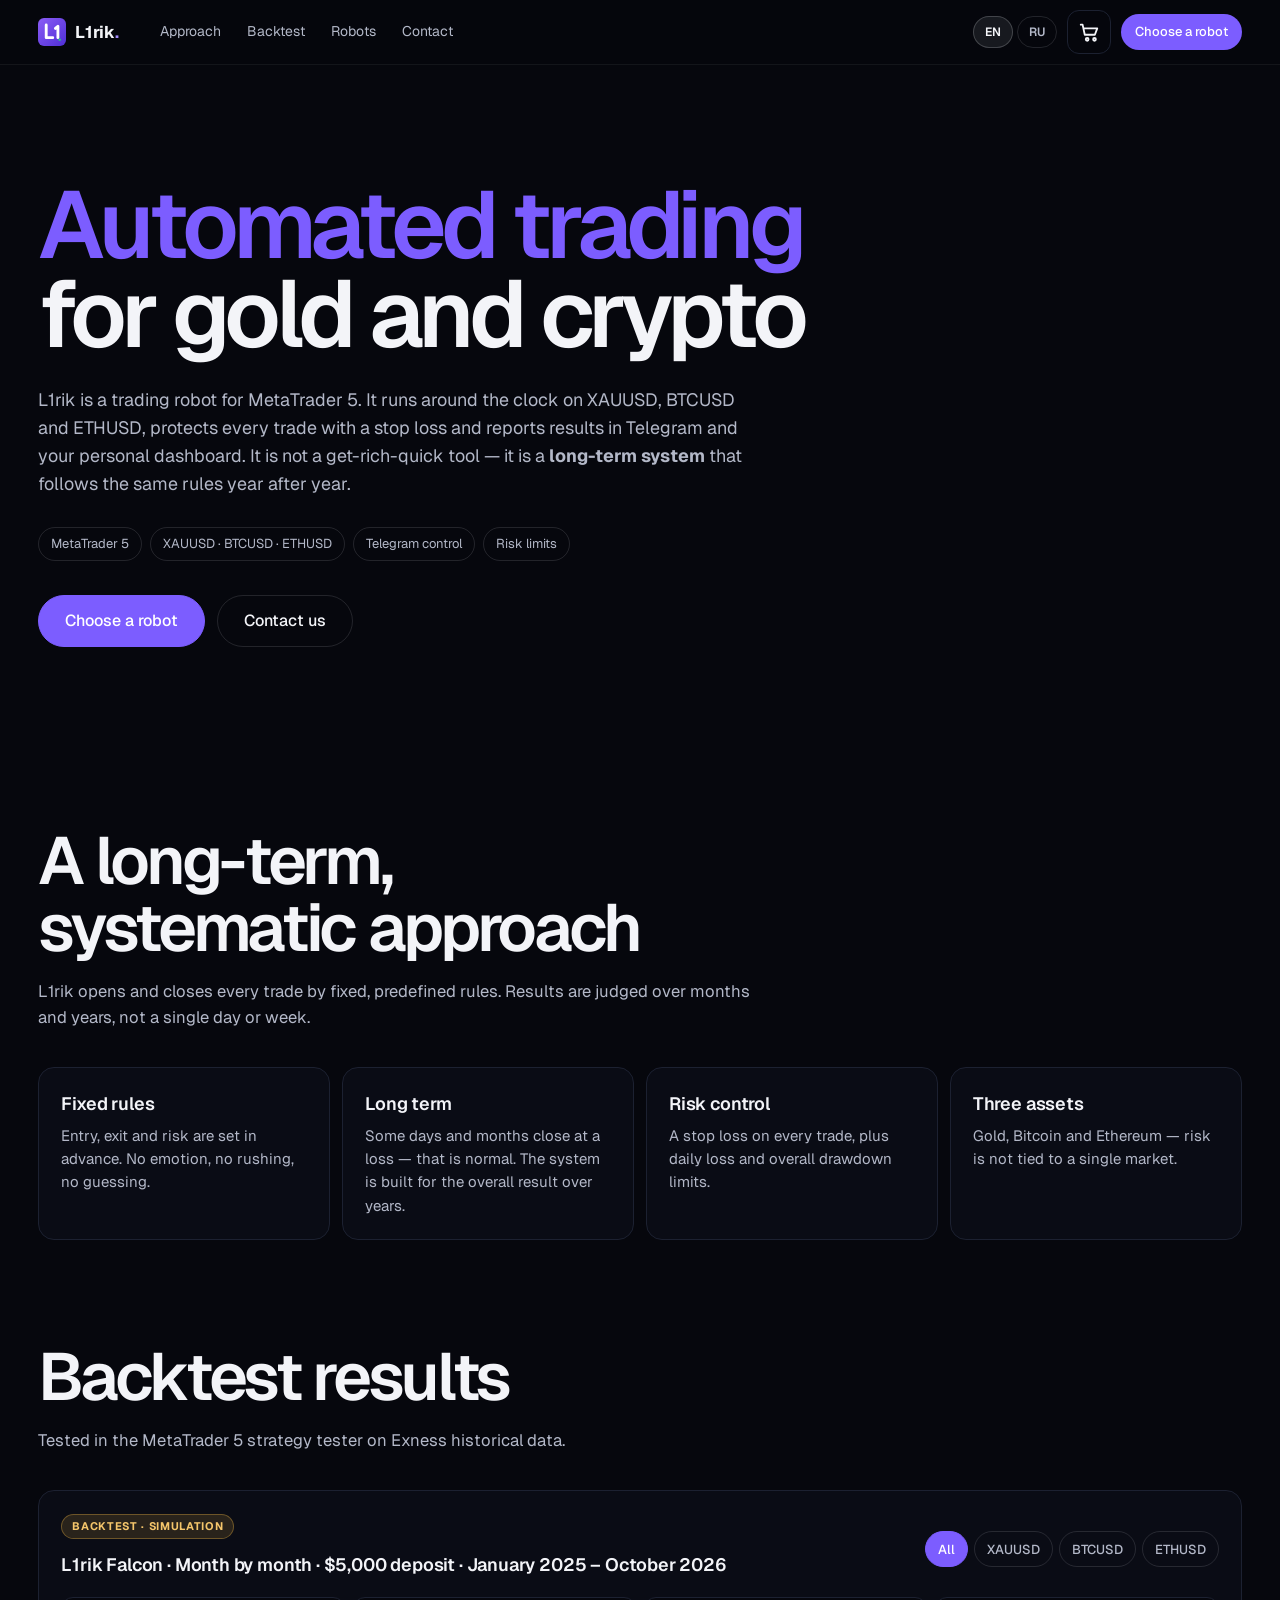
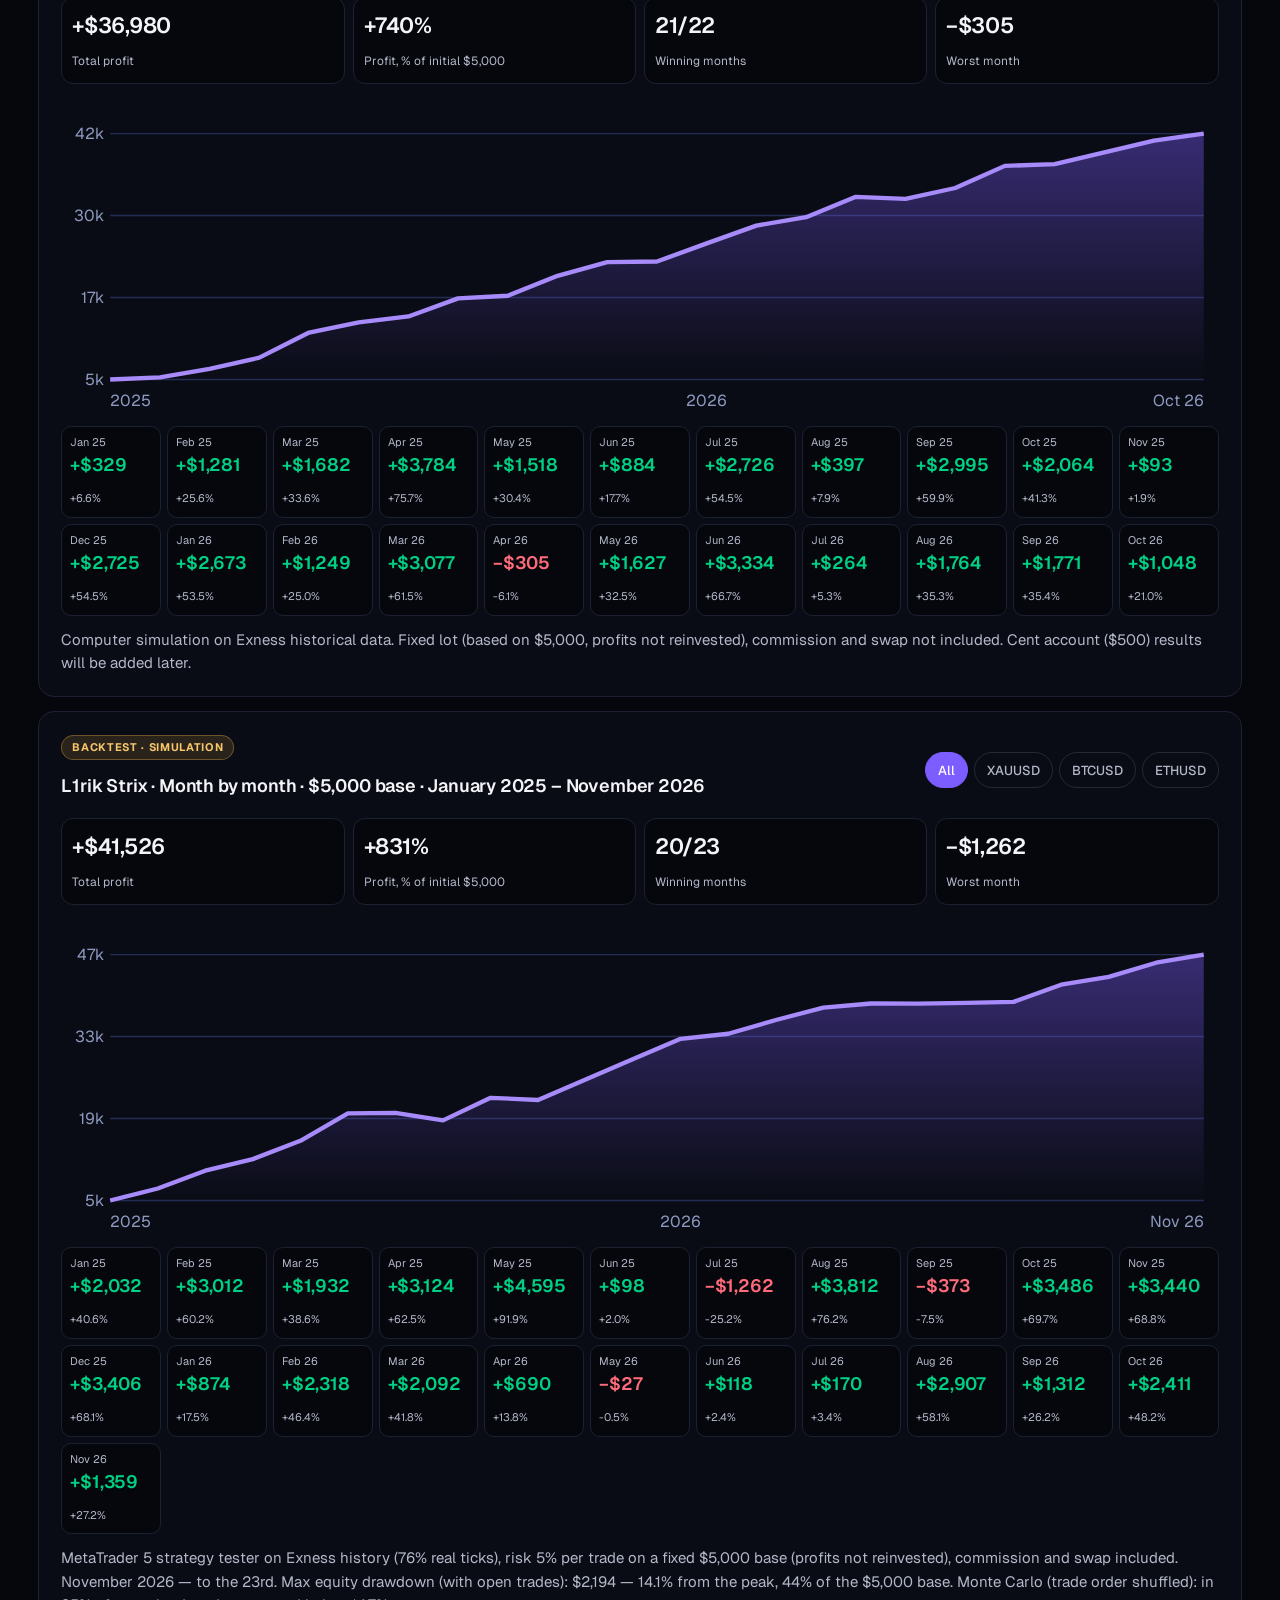
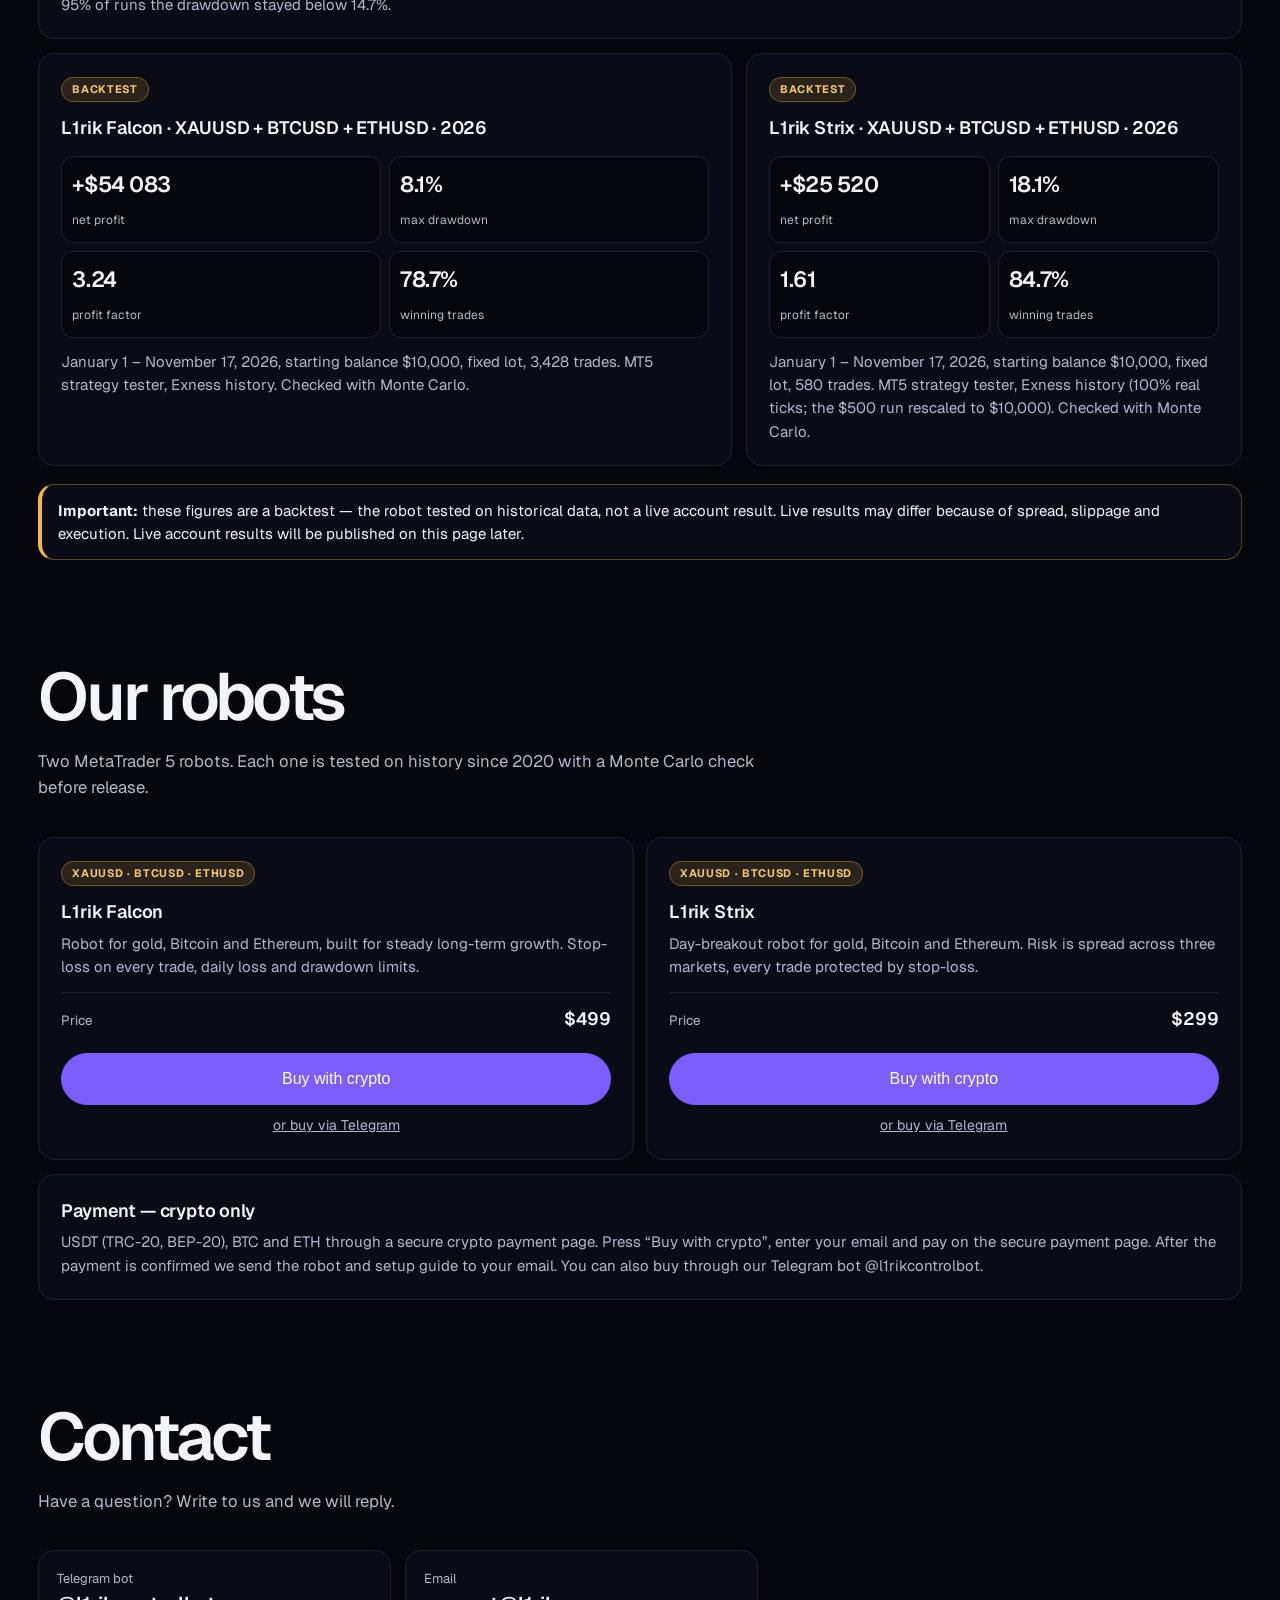
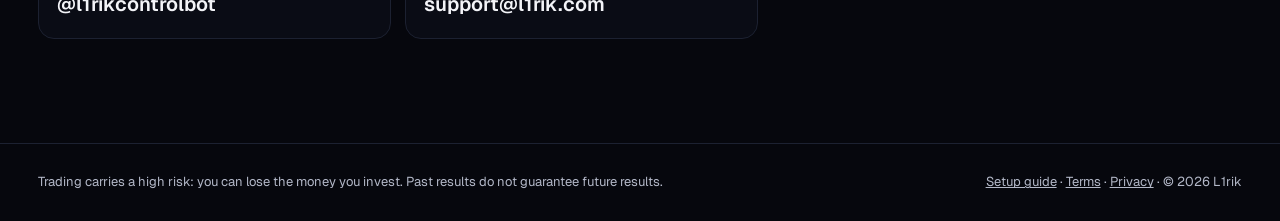
==== commit 73ffb94c: "Cart: Buy adds to cart, cart icon with count, cart page with checkout per robot Co-Authored-By: Clau" ====
--- a/index.html
+++ b/index.html
@@ -21,6 +21,7 @@
 <link rel="preconnect" href="https://fonts.googleapis.com"><link rel="preconnect" href="https://fonts.gstatic.com" crossorigin><link href="https://fonts.googleapis.com/css2?family=Geist:wght@400;500;600;700&display=swap" rel="stylesheet">
 <style>
 /* VOICE: calm, confident, small. IDEA: a trading terminal at night. COLOUR: deep navy, violet accent, green/red ticks. TYPE: system sans. */
+.cartb{position:relative;display:inline-flex;align-items:center;justify-content:center;width:44px;height:44px;border:1px solid var(--line);border-radius:12px;color:var(--ink)}.cartb svg{width:22px;height:22px;fill:none;stroke:currentColor;stroke-width:2;stroke-linecap:round;stroke-linejoin:round}#cartn{position:absolute;top:-6px;right:-6px;min-width:20px;height:20px;border-radius:10px;background:var(--grn);color:#071018;font-size:12px;font-weight:700;display:flex;align-items:center;justify-content:center;padding:0 5px}#cartn[hidden]{display:none}.hdr{display:flex;align-items:center;gap:10px}
 :root{--bg:#070b1a;--card:#0e1530;--line:#232c52;--ink:#eef2ff;--mut:#8e9ac0;--acc:#7c5cff;--acc2:#a78bfa;--grn:#26d086}
 *{box-sizing:border-box;margin:0}
 body{background:radial-gradient(1200px 600px at 80% -10%,#2a1f6b55,transparent),var(--bg);color:var(--ink);
@@ -138,7 +139,7 @@
 <div class="topbar"><div class="wrap"><header>
  <a class="logo" href="/" aria-label="L1rik"><svg viewBox="0 0 512 512" aria-hidden="true"><defs><linearGradient id="lg" x1="0" y1="0" x2="1" y2="1"><stop offset="0" stop-color="#8b5cf6"/><stop offset="1" stop-color="#4f2fd6"/></linearGradient></defs><rect width="512" height="512" rx="110" fill="url(#lg)"/><path d="M150 128v232h120M318 190l46-40v210" fill="none" stroke="#fff" stroke-width="52" stroke-linecap="round" stroke-linejoin="round"/><circle cx="396" cy="396" r="22" fill="#26d086"/></svg><b>L1rik<span>.</span></b></a>
  <nav class="nav" aria-label="Main"><a href="#h-sys" data-k="nv1">Approach</a><a href="#h-bt" data-k="nv2">Backtest</a><a href="#robots" data-k="nv3">Robots</a><a href="#aloqa" data-k="nv4">Contact</a></nav>
- <div class="hdr"><div class="lang" role="group" aria-label="Language"><button data-l="en" class="on">EN</button><button data-l="ru">RU</button></div><a class="hcta" href="#robots" data-k="nv5">Choose a robot</a></div>
+ <div class="hdr"><div class="lang" role="group" aria-label="Language"><button data-l="en" class="on">EN</button><button data-l="ru">RU</button></div><a class="cartb" href="/cart.html" aria-label="Cart"><svg viewBox="0 0 24 24" aria-hidden="true"><path d="M3 4h2l2.4 11h11L21 8H7"/><circle cx="10" cy="20" r="1.5"/><circle cx="18" cy="20" r="1.5"/></svg><span id="cartn" hidden>0</span></a><a class="hcta" href="#robots" data-k="nv5">Choose a robot</a></div>
 </header></div></div>
 <div class="wrap" style="flex:1;display:flex"><main>
  <section>
@@ -270,7 +271,8 @@
 const showP=()=>document.querySelectorAll('[data-p]').forEach(e=>{const v=P[e.dataset.p];if(v)e.textContent='$'+v});
 let FAIL=false;showP();fetch(API+'prices',{cache:'no-store'}).then(r=>r.json()).then(j=>{if(j&&typeof j=='object')P=j;showP()}).catch(()=>{FAIL=true});
 const d=document.getElementById('buyd'),f=document.getElementById('buyf'),er=document.getElementById('bd-e'),go=document.getElementById('bd-go');
-document.querySelectorAll('[data-buy]').forEach(b=>b.onclick=()=>{cur=b.dataset.buy;document.getElementById('bd-t').textContent=NM[cur];const v=P[cur];document.getElementById('bd-p').textContent=v?'$'+v:M[lg()].soon;er.textContent='';go.disabled=!v;go.style.opacity=v?1:.5;d.showModal();if(FAIL)er.innerHTML=M[lg()].net+' <a href="https://t.me/l1rikcontrolbot?start=buy_'+cur+'" target="_blank" rel="noopener">@l1rikcontrolbot</a>'});
+/* 2026-11-25: Buy = add to cart (localStorage l1cart), then the cart page */document.querySelectorAll('[data-buy]').forEach(b=>b.onclick=()=>{let c=[];try{c=JSON.parse(localStorage.getItem('l1cart')||'[]')}catch(e){}if(!c.includes(b.dataset.buy))c.push(b.dataset.buy);try{localStorage.setItem('l1cart',JSON.stringify(c))}catch(e){}location.href='/cart.html'});
+if(0)document.querySelectorAll('[data-buy]').forEach(b=>b.onclick=()=>{cur=b.dataset.buy;document.getElementById('bd-t').textContent=NM[cur];const v=P[cur];document.getElementById('bd-p').textContent=v?'$'+v:M[lg()].soon;er.textContent='';go.disabled=!v;go.style.opacity=v?1:.5;d.showModal();if(FAIL)er.innerHTML=M[lg()].net+' <a href="https://t.me/l1rikcontrolbot?start=buy_'+cur+'" target="_blank" rel="noopener">@l1rikcontrolbot</a>'});
 f.onsubmit=async e=>{e.preventDefault();const m=M[lg()],em=f.email.value.trim(),tg=f.tg.value.trim().replace(/^@/,'');
  if(!f.acc.checked){er.textContent=m.acc;return}if(!/^[^\s@<>]+@[^\s@<>]+\.[a-z]{2,}$/i.test(em)){er.textContent=m.em;return}if(tg&&!/^[A-Za-z0-9_]{4,32}$/.test(tg)){er.textContent=m.tg;return}
  er.textContent=m.wait;go.disabled=true;
@@ -279,5 +281,6 @@
 if(/[?&]paid=/.test(location.search)){const b=document.getElementById('paidb');b.hidden=false;b.onclick=()=>b.hidden=true;setTimeout(()=>b.hidden=true,10000);try{history.replaceState(null,'',location.pathname+location.hash)}catch(e){}}}
 </script>
 <script>window.l1x=l=>{const D={en:'L1rik — Automated trading robots for MetaTrader 5: gold and crypto.',ru:'L1rik — автоматические торговые роботы для MetaTrader 5: золото и криптовалюта.'},A={en:n=>n+' balance chart',ru:n=>'График баланса '+n},N={falcon:'L1rik Falcon',strix:'L1rik Strix'};const k=l=='ru'?'ru':'en';document.querySelector('meta[name=description]').setAttribute('content',D[k]);document.querySelectorAll('[data-aria]').forEach(e=>e.setAttribute('aria-label',A[k](N[e.dataset.aria])))};window.l1x(document.documentElement.lang)</script>
+<script>try{const n=JSON.parse(localStorage.getItem('l1cart')||'[]').length,e=document.getElementById('cartn');if(n){e.textContent=n;e.hidden=false}}catch(e){}</script>
 </body>
 </html>
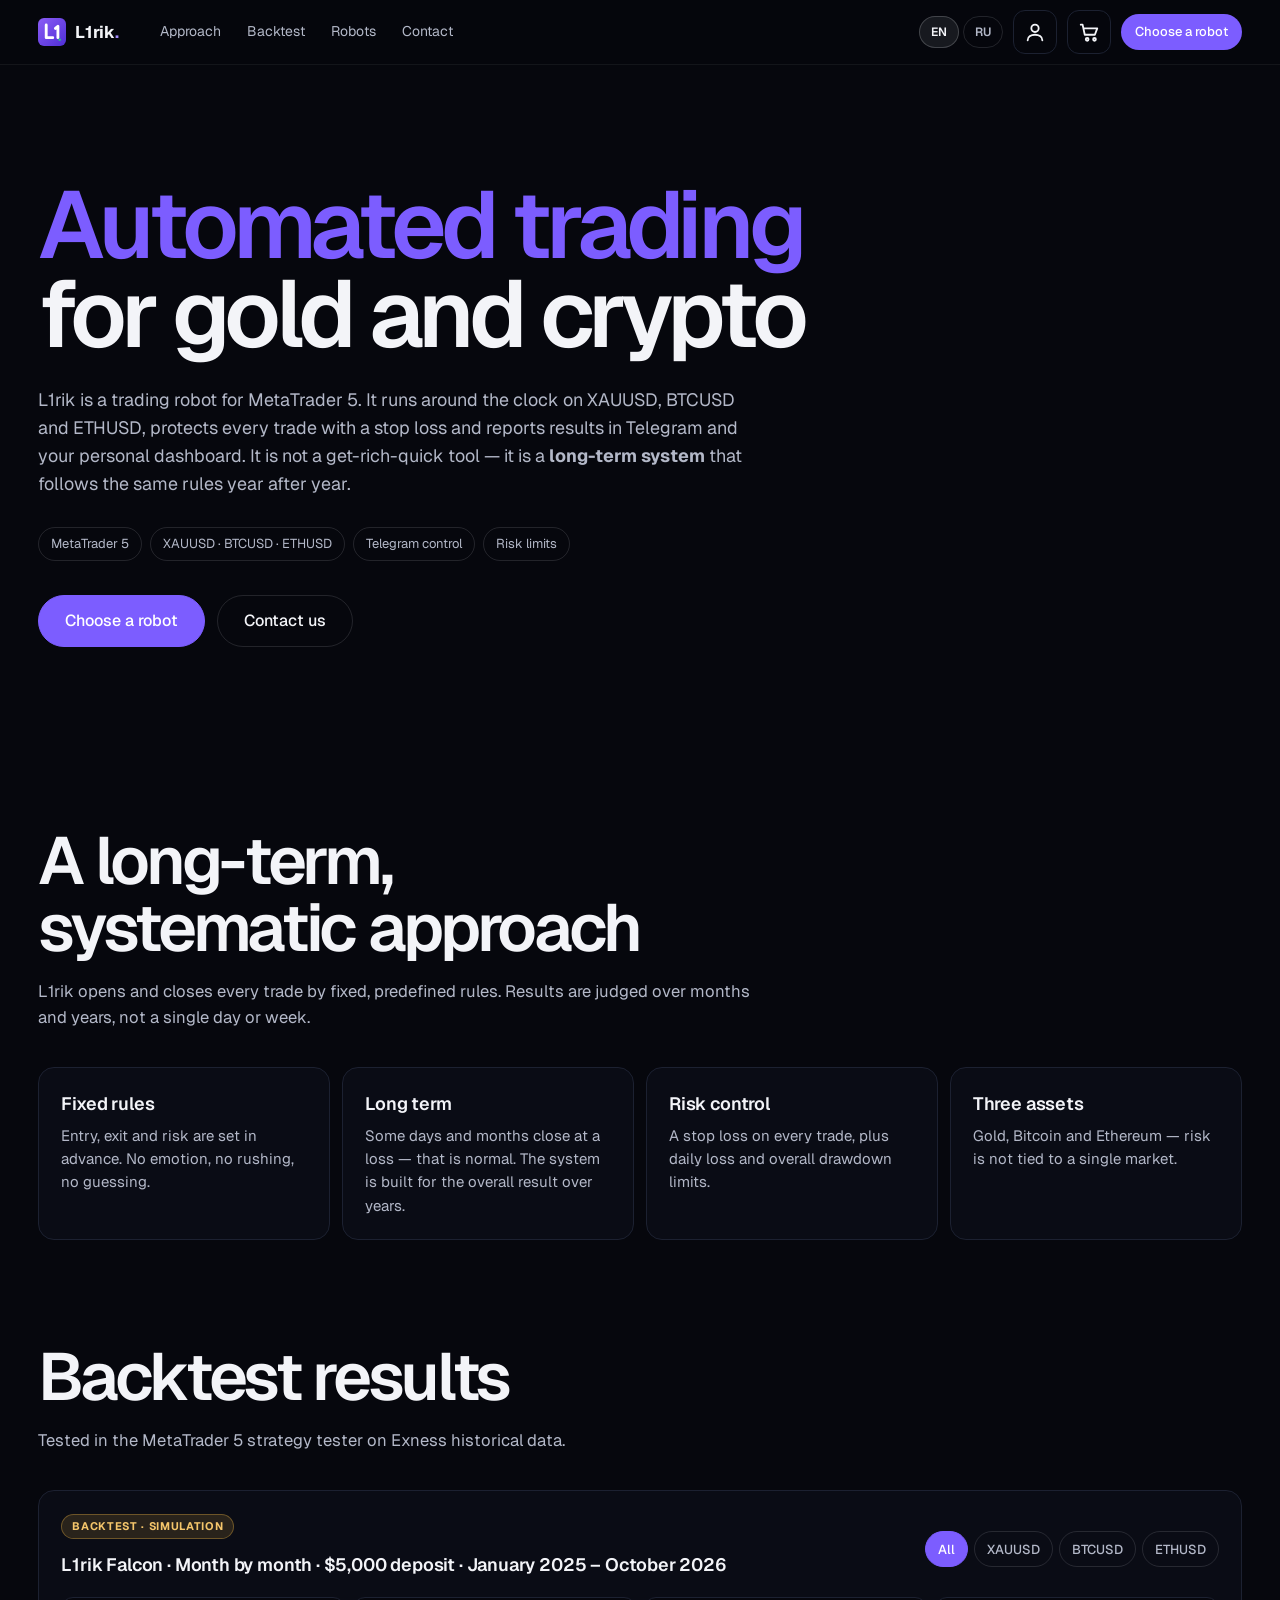
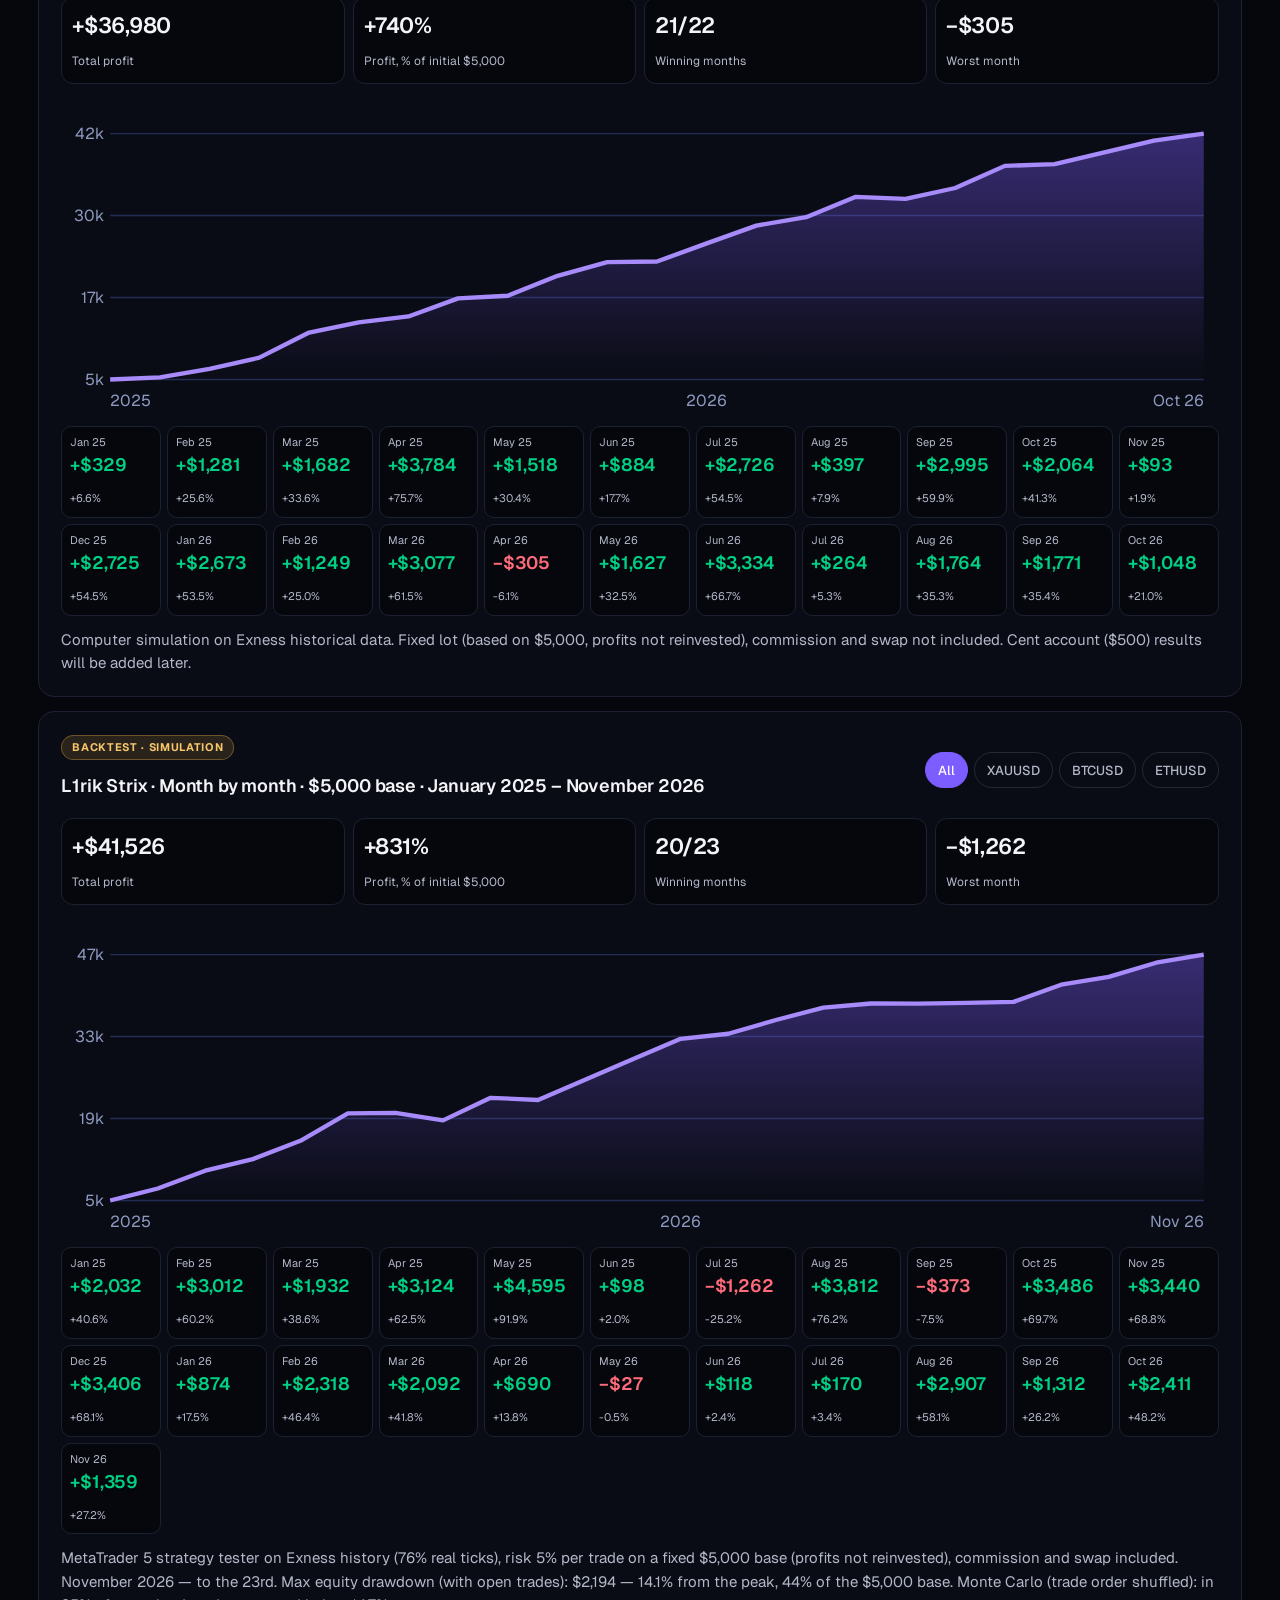
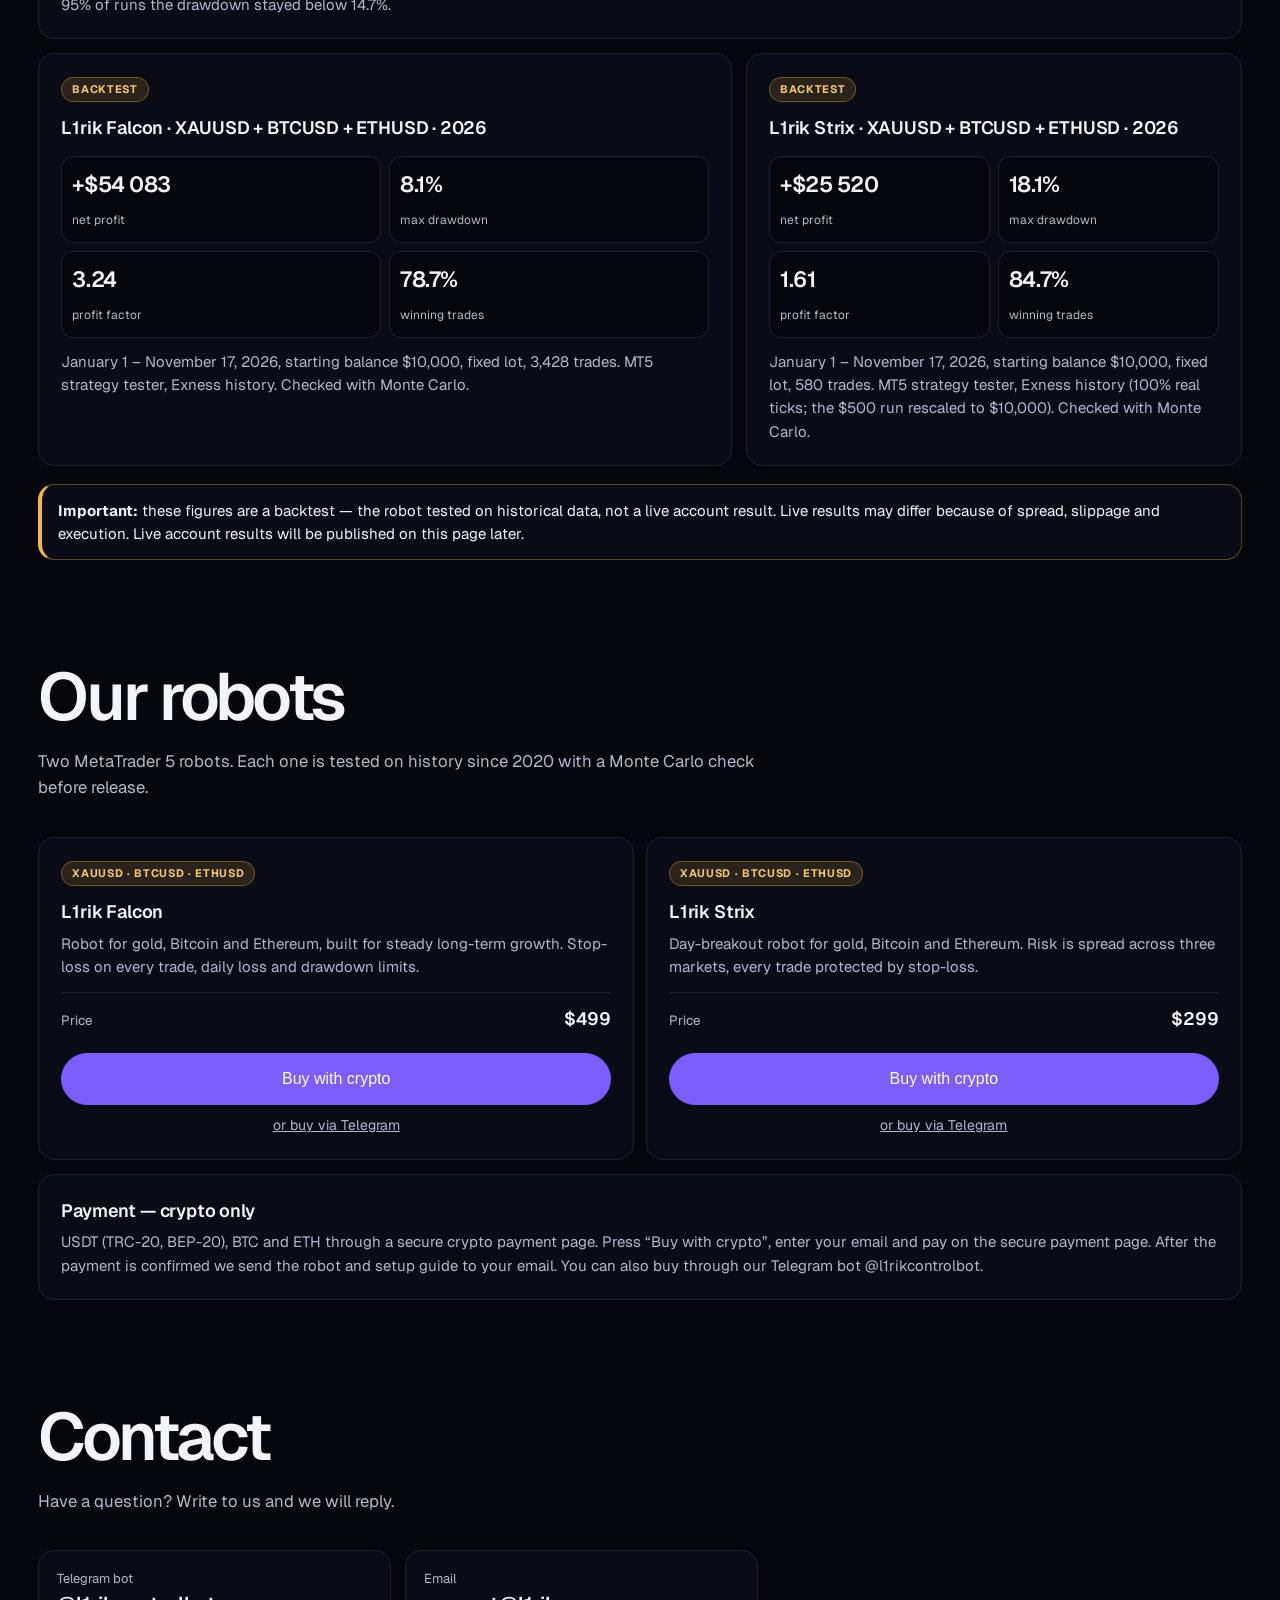
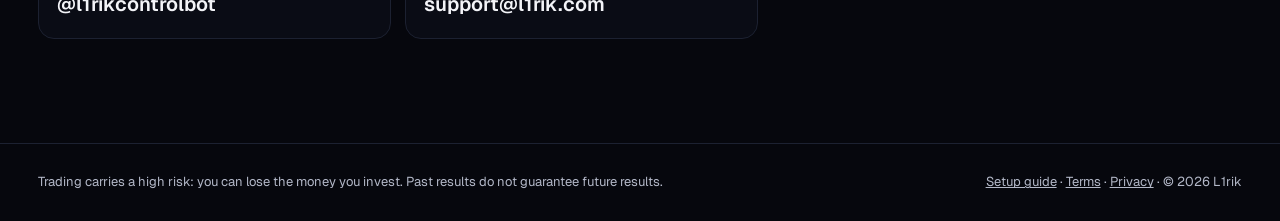
==== commit 70e5401e: "Sign-in (email code), cabinet, Telegram link; checkout only when signed in (needs worker v37) Co-Aut" ====
--- a/index.html
+++ b/index.html
@@ -139,7 +139,7 @@
 <div class="topbar"><div class="wrap"><header>
  <a class="logo" href="/" aria-label="L1rik"><svg viewBox="0 0 512 512" aria-hidden="true"><defs><linearGradient id="lg" x1="0" y1="0" x2="1" y2="1"><stop offset="0" stop-color="#8b5cf6"/><stop offset="1" stop-color="#4f2fd6"/></linearGradient></defs><rect width="512" height="512" rx="110" fill="url(#lg)"/><path d="M150 128v232h120M318 190l46-40v210" fill="none" stroke="#fff" stroke-width="52" stroke-linecap="round" stroke-linejoin="round"/><circle cx="396" cy="396" r="22" fill="#26d086"/></svg><b>L1rik<span>.</span></b></a>
  <nav class="nav" aria-label="Main"><a href="#h-sys" data-k="nv1">Approach</a><a href="#h-bt" data-k="nv2">Backtest</a><a href="#robots" data-k="nv3">Robots</a><a href="#aloqa" data-k="nv4">Contact</a></nav>
- <div class="hdr"><div class="lang" role="group" aria-label="Language"><button data-l="en" class="on">EN</button><button data-l="ru">RU</button></div><a class="cartb" href="/cart.html" aria-label="Cart"><svg viewBox="0 0 24 24" aria-hidden="true"><path d="M3 4h2l2.4 11h11L21 8H7"/><circle cx="10" cy="20" r="1.5"/><circle cx="18" cy="20" r="1.5"/></svg><span id="cartn" hidden>0</span></a><a class="hcta" href="#robots" data-k="nv5">Choose a robot</a></div>
+ <div class="hdr"><div class="lang" role="group" aria-label="Language"><button data-l="en" class="on">EN</button><button data-l="ru">RU</button></div><a class="cartb" href="/account.html" aria-label="My cabinet"><svg viewBox="0 0 24 24" aria-hidden="true"><circle cx="12" cy="8" r="4"/><path d="M4 21c0-4 4-6 8-6s8 2 8 6"/></svg></a><a class="cartb" href="/cart.html" aria-label="Cart"><svg viewBox="0 0 24 24" aria-hidden="true"><path d="M3 4h2l2.4 11h11L21 8H7"/><circle cx="10" cy="20" r="1.5"/><circle cx="18" cy="20" r="1.5"/></svg><span id="cartn" hidden>0</span></a><a class="hcta" href="#robots" data-k="nv5">Choose a robot</a></div>
 </header></div></div>
 <div class="wrap" style="flex:1;display:flex"><main>
  <section>
@@ -271,7 +271,7 @@
 const showP=()=>document.querySelectorAll('[data-p]').forEach(e=>{const v=P[e.dataset.p];if(v)e.textContent='$'+v});
 let FAIL=false;showP();fetch(API+'prices',{cache:'no-store'}).then(r=>r.json()).then(j=>{if(j&&typeof j=='object')P=j;showP()}).catch(()=>{FAIL=true});
 const d=document.getElementById('buyd'),f=document.getElementById('buyf'),er=document.getElementById('bd-e'),go=document.getElementById('bd-go');
-/* 2026-11-25: Buy = add to cart (localStorage l1cart), then the cart page */document.querySelectorAll('[data-buy]').forEach(b=>b.onclick=()=>{let c=[];try{c=JSON.parse(localStorage.getItem('l1cart')||'[]')}catch(e){}if(!c.includes(b.dataset.buy))c.push(b.dataset.buy);try{localStorage.setItem('l1cart',JSON.stringify(c))}catch(e){}location.href='/cart.html'});
+/* 2026-11-25: Buy = add to cart (localStorage l1cart), then the cart page */document.querySelectorAll('[data-buy]').forEach(b=>b.onclick=()=>{let c=[];try{c=JSON.parse(localStorage.getItem('l1cart')||'[]')}catch(e){}if(!c.includes(b.dataset.buy))c.push(b.dataset.buy);try{localStorage.setItem('l1cart',JSON.stringify(c))}catch(e){}const n=document.getElementById('cartn');n.textContent=c.length;n.hidden=false;n.animate&&n.animate([{transform:'scale(1.6)'},{transform:'scale(1)'}],{duration:350});const ru=document.documentElement.lang=='ru';b.textContent=ru?'✓ В корзине':'✓ Added to cart';b.dataset.done='1';let t=document.getElementById('cartt');if(!t){t=document.createElement('a');t.id='cartt';t.href='/cart.html';t.setAttribute('role','status');t.style.cssText='position:fixed;left:50%;bottom:24px;transform:translateX(-50%);background:var(--card);border:1px solid var(--line);color:var(--ink);border-radius:999px;padding:12px 20px;font-size:15px;text-decoration:none;z-index:50;box-shadow:0 8px 30px #0008';document.body.appendChild(t)}t.textContent=(ru?'Добавлено в корзину · Открыть корзину →':'Added to cart · Open cart →');clearTimeout(t.k);t.style.display='block';t.k=setTimeout(()=>t.style.display='none',4000)});
 if(0)document.querySelectorAll('[data-buy]').forEach(b=>b.onclick=()=>{cur=b.dataset.buy;document.getElementById('bd-t').textContent=NM[cur];const v=P[cur];document.getElementById('bd-p').textContent=v?'$'+v:M[lg()].soon;er.textContent='';go.disabled=!v;go.style.opacity=v?1:.5;d.showModal();if(FAIL)er.innerHTML=M[lg()].net+' <a href="https://t.me/l1rikcontrolbot?start=buy_'+cur+'" target="_blank" rel="noopener">@l1rikcontrolbot</a>'});
 f.onsubmit=async e=>{e.preventDefault();const m=M[lg()],em=f.email.value.trim(),tg=f.tg.value.trim().replace(/^@/,'');
  if(!f.acc.checked){er.textContent=m.acc;return}if(!/^[^\s@<>]+@[^\s@<>]+\.[a-z]{2,}$/i.test(em)){er.textContent=m.em;return}if(tg&&!/^[A-Za-z0-9_]{4,32}$/.test(tg)){er.textContent=m.tg;return}
